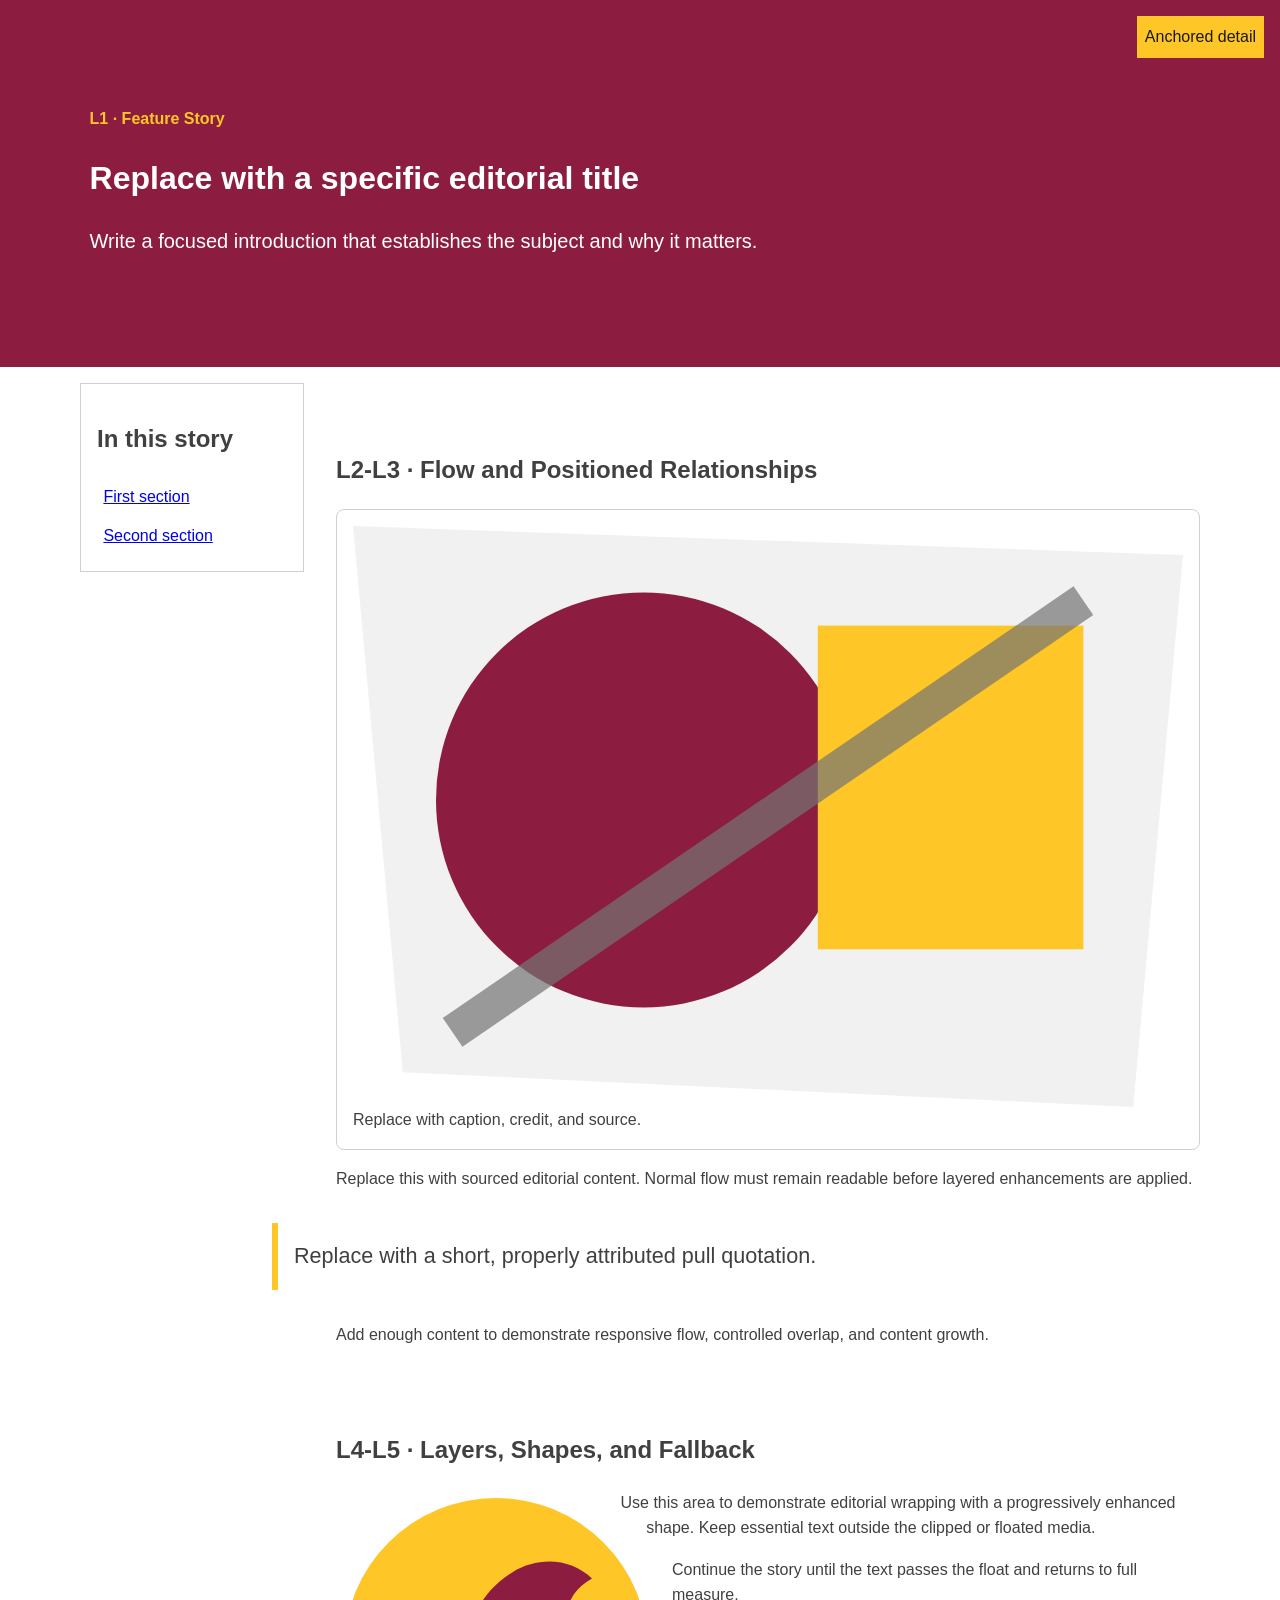
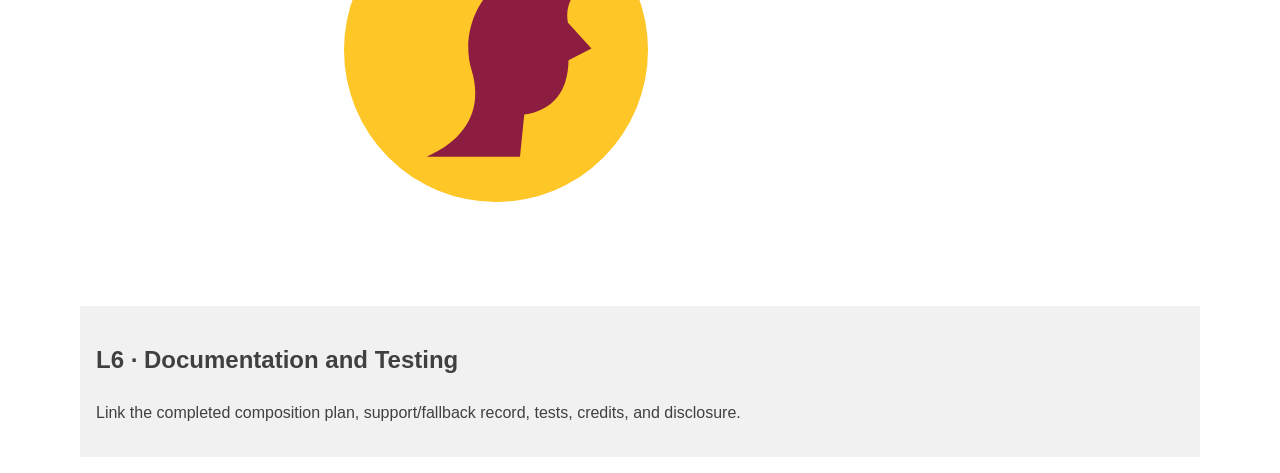
==== index.html @ 9801ecbf "Starter Files" ====
<!doctype html>
<html lang="en">
    <head>
        <meta charset="utf-8">
        <meta name="viewport" content="width=device-width,initial-scale=1">
        <title>Layered Feature Story</title>
        <link rel="stylesheet" href="styles.css">
    </head>
    <body>
        <header class="feature-header">
            <p class="eyebrow">L1 · Feature Story</p>
            <h1>Replace with a specific editorial title</h1>
            <p class="lede">Write a focused introduction that establishes the subject and why it matters.</p>
            <span class="issue-badge">Anchored detail</span>
        </header>
        <main>
            <aside class="story-guide">
                <h2>In this story</h2>
                <a href="#section-one">First section</a>
                <a href="#section-two">Second section</a>
            </aside>
            <article>
                <section id="section-one">
                    <h2>L2-L3 · Flow and Positioned Relationships</h2>
                    <figure class="feature-figure">
                        <img src="feature.svg" alt="Replace with a contextual alternative" width="1000" height="700">
                        <figcaption>Replace with caption, credit, and source.</figcaption>
                    </figure>
                    <p>Replace this with sourced editorial content. Normal flow must remain readable before layered enhancements are applied.</p>
                    <blockquote class="pull-quote">Replace with a short, properly attributed pull quotation.</blockquote>
                    <p>Add enough content to demonstrate responsive flow, controlled overlap, and content growth.</p>
                </section>
                <section id="section-two">
                    <h2>L4-L5 · Layers, Shapes, and Fallback</h2>
                    <img class="shape-portrait" src="portrait.svg" alt="Replace with a contextual alternative" width="600" height="600">
                    <p>Use this area to demonstrate editorial wrapping with a progressively enhanced shape. Keep essential text outside the clipped or floated media.</p>
                    <p>Continue the story until the text passes the float and returns to full measure.</p>
                </section>
            </article>
            <section class="documentation">
                <h2>L6 · Documentation and Testing</h2>
                <p>Link the completed composition plan, support/fallback record, tests, credits, and disclosure.</p>
            </section>
        </main>
    </body>
    </html>
---- styles.css ----
:root{
    --color-text:#404040;
    --color-surface:#fff;
    --color-action:#8c1d40;
    --color-accent:#ffc627;
    --color-border:#d0d0d0;
    --color-muted:#5c6670;
    --space-3:1rem;
    --radius:.5rem;
    --measure:68ch;
    --layer-base:0;
    --layer-raised:10;
    --layer-sticky:20;
    --layer-overlay:30;
}
*,*::before,*::after{
    box-sizing:border-box;
}
html{
    scroll-behavior:smooth;
}
body{
    margin:0;
    color:var(--color-text);
    background:var(--color-surface);
    font-family:Arial,sans-serif;
    line-height:1.6;
}
.feature-header{
    position:relative;
    padding:clamp(2rem,7vw,6rem);
    background:var(--color-action);
    color:#fff;
}
.eyebrow{
    color:var(--color-accent);
    font-weight:700;
}
.lede{
    max-width:var(--measure);
    font-size:1.25rem;
}
.issue-badge{
    position:absolute;
    inset-block-start:1rem;
    inset-inline-end:1rem;
    padding:.5rem;
    background:var(--color-accent);
    color:#191919;
}
main{
    display:grid;
    gap:2rem;
    max-width:72rem;
    margin:auto;
    padding:var(--space-3);
}
article{
    min-width:0;
}
article section{
    display:flow-root;
    margin-block:3rem;
    scroll-margin-block-start:6rem;
}
.story-guide{
    align-self:start;
    padding:1rem;
    border:1px solid var(--color-border);
}
.story-guide a{
    display:block;
    padding:.4rem;
}
.feature-figure{
    position:relative;
    margin:0;
    padding:1rem;
    border:1px solid var(--color-border);
    border-radius:var(--radius);
}
img{
    display:block;
    max-width:100%;
    height:auto;
}
.pull-quote{
    margin:2rem 0;
    padding:1rem;
    border-inline-start:.4rem solid var(--color-accent);
    font-size:1.35rem;
}
.shape-portrait{
    width:min(45%,20rem);
    margin:0 1rem 1rem 0;
    border-radius:50%;
}
.documentation{
    grid-column:1/-1;
    padding:1rem;
    background:#f1f1f1;
}
@media (min-width:52rem){
    main{
        grid-template-columns:14rem 1fr;
    }
    .story-guide{
        position:sticky;
        inset-block-start:1rem;
        z-index:var(--layer-sticky);
    }
    .pull-quote{
        position:relative;
        z-index:var(--layer-raised);
        margin-inline-start:-4rem;
        background:var(--color-surface);;
    }
    @supports (shape-outside:circle(50%)){
        .shape-portrait{
            float:inline-start;
            shape-outside:circle(50%);
            shape-margin:1rem;}
        }
    }
    @supports (clip-path:polygon(0 0)){
        .feature-figure img{
            clip-path:polygon(0 0,100% 5%,94% 100%,6% 94%);}
        }
        :focus-visible{
            outline:.2rem solid var(--color-accent);
            outline-offset:.2rem;
        }
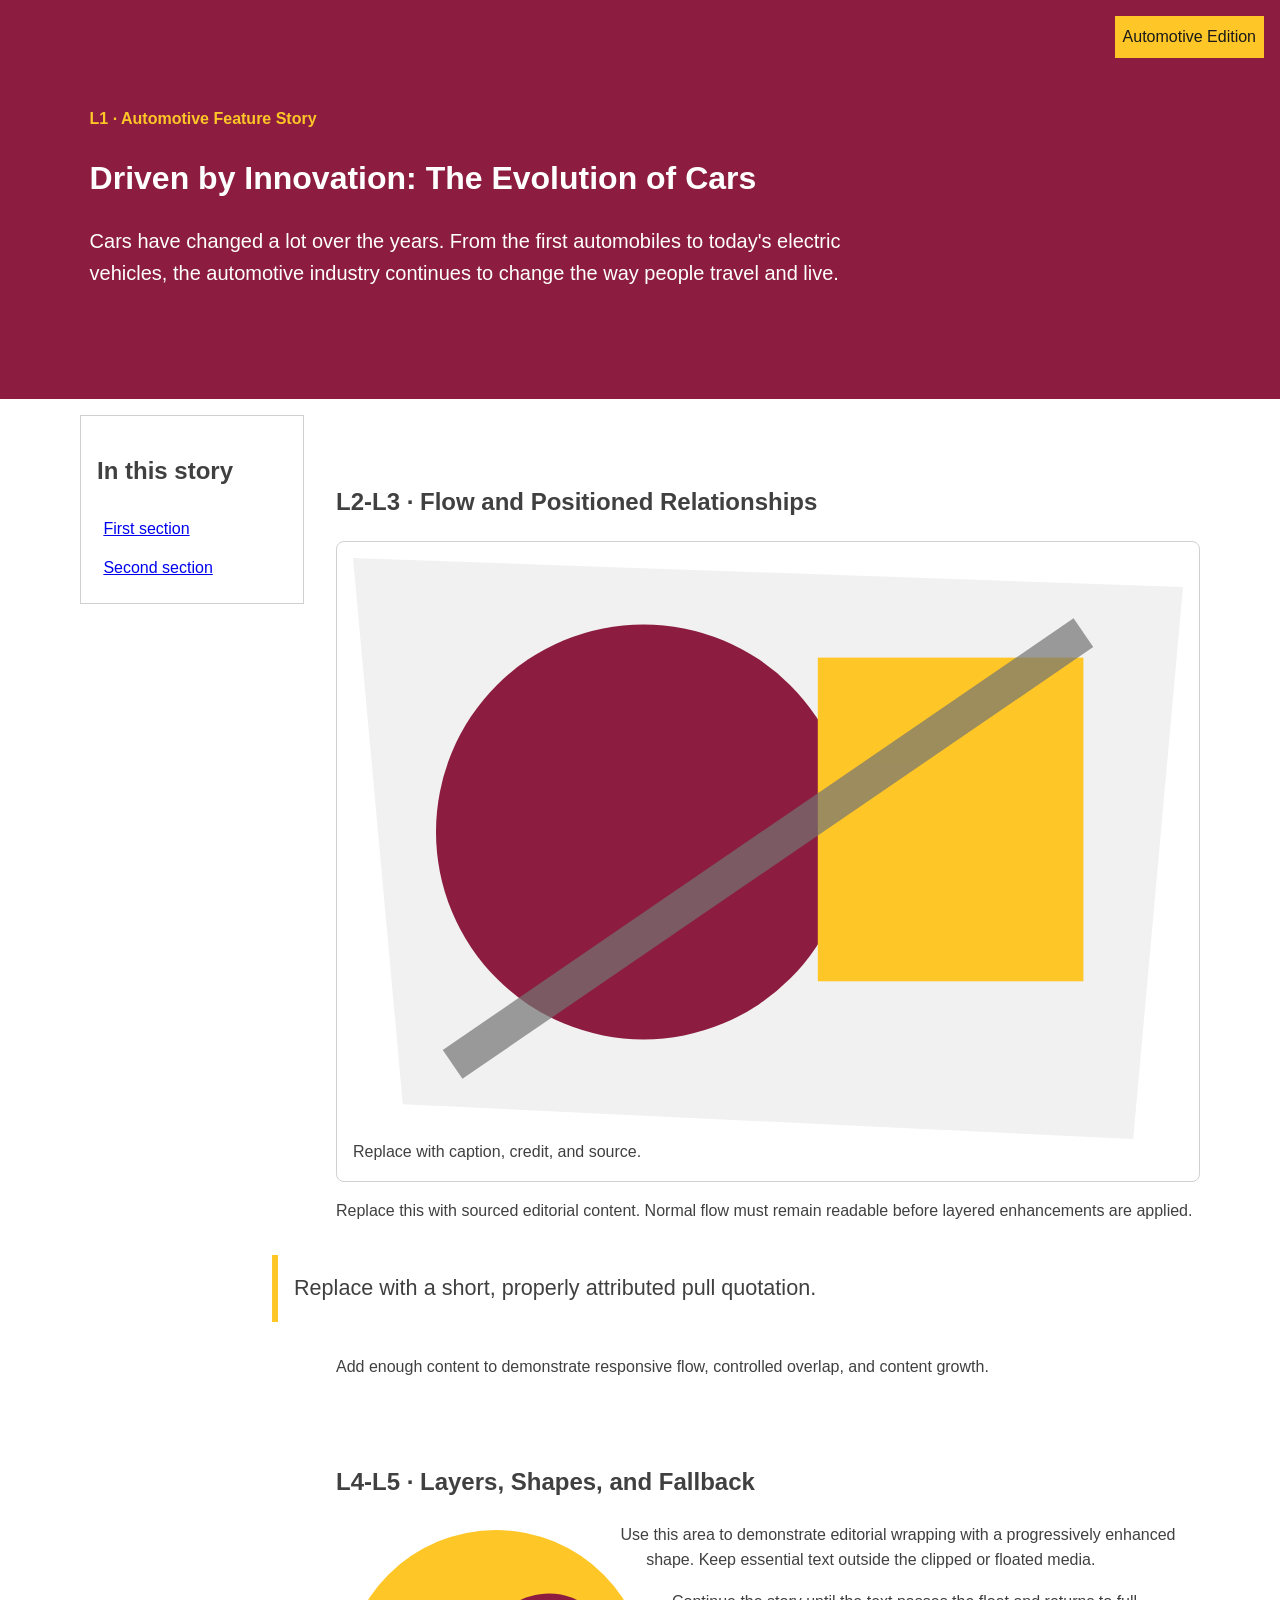
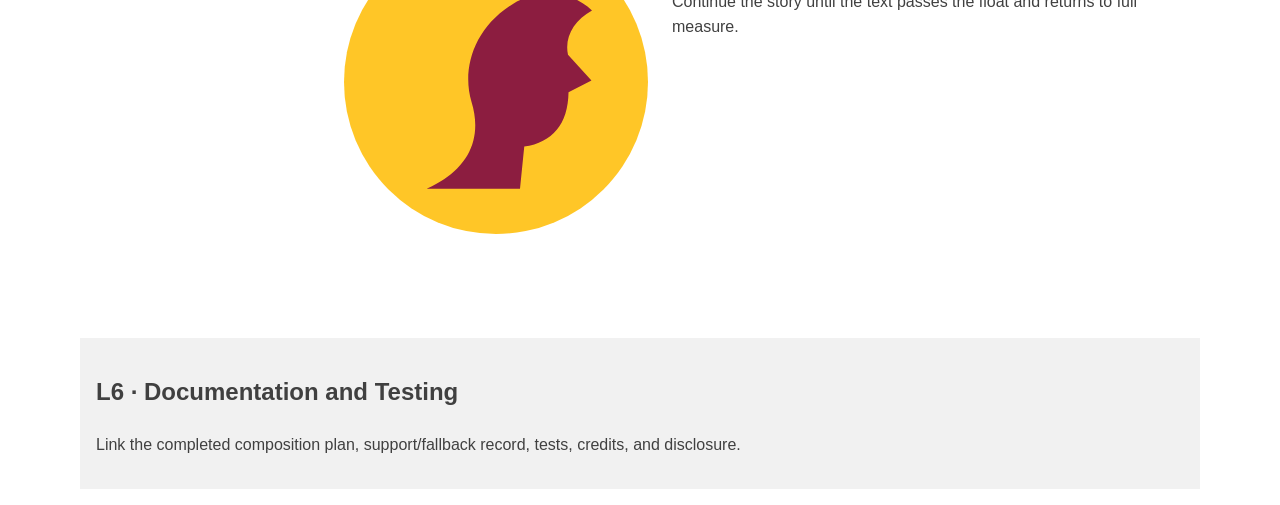
==== commit c96e1e98: "Completed L1" ====
--- a/index.html
+++ b/index.html
@@ -3,15 +3,18 @@
     <head>
         <meta charset="utf-8">
         <meta name="viewport" content="width=device-width,initial-scale=1">
-        <title>Layered Feature Story</title>
+        <title>Driven by Innovation | The Evolution of Cars</title>
         <link rel="stylesheet" href="styles.css">
     </head>
     <body>
         <header class="feature-header">
-            <p class="eyebrow">L1 · Feature Story</p>
-            <h1>Replace with a specific editorial title</h1>
-            <p class="lede">Write a focused introduction that establishes the subject and why it matters.</p>
-            <span class="issue-badge">Anchored detail</span>
+            <p class="eyebrow">L1 · Automotive Feature Story</p>
+            <h1>Driven by Innovation: The Evolution of Cars</h1>
+            <p class="lede">
+                Cars have changed a lot over the years. From the first automobiles to today's electric vehicles, 
+                the automotive industry continues to change the way people travel and live.
+            </p>
+            <span class="issue-badge">Automotive Edition</span>
         </header>
         <main>
             <aside class="story-guide">
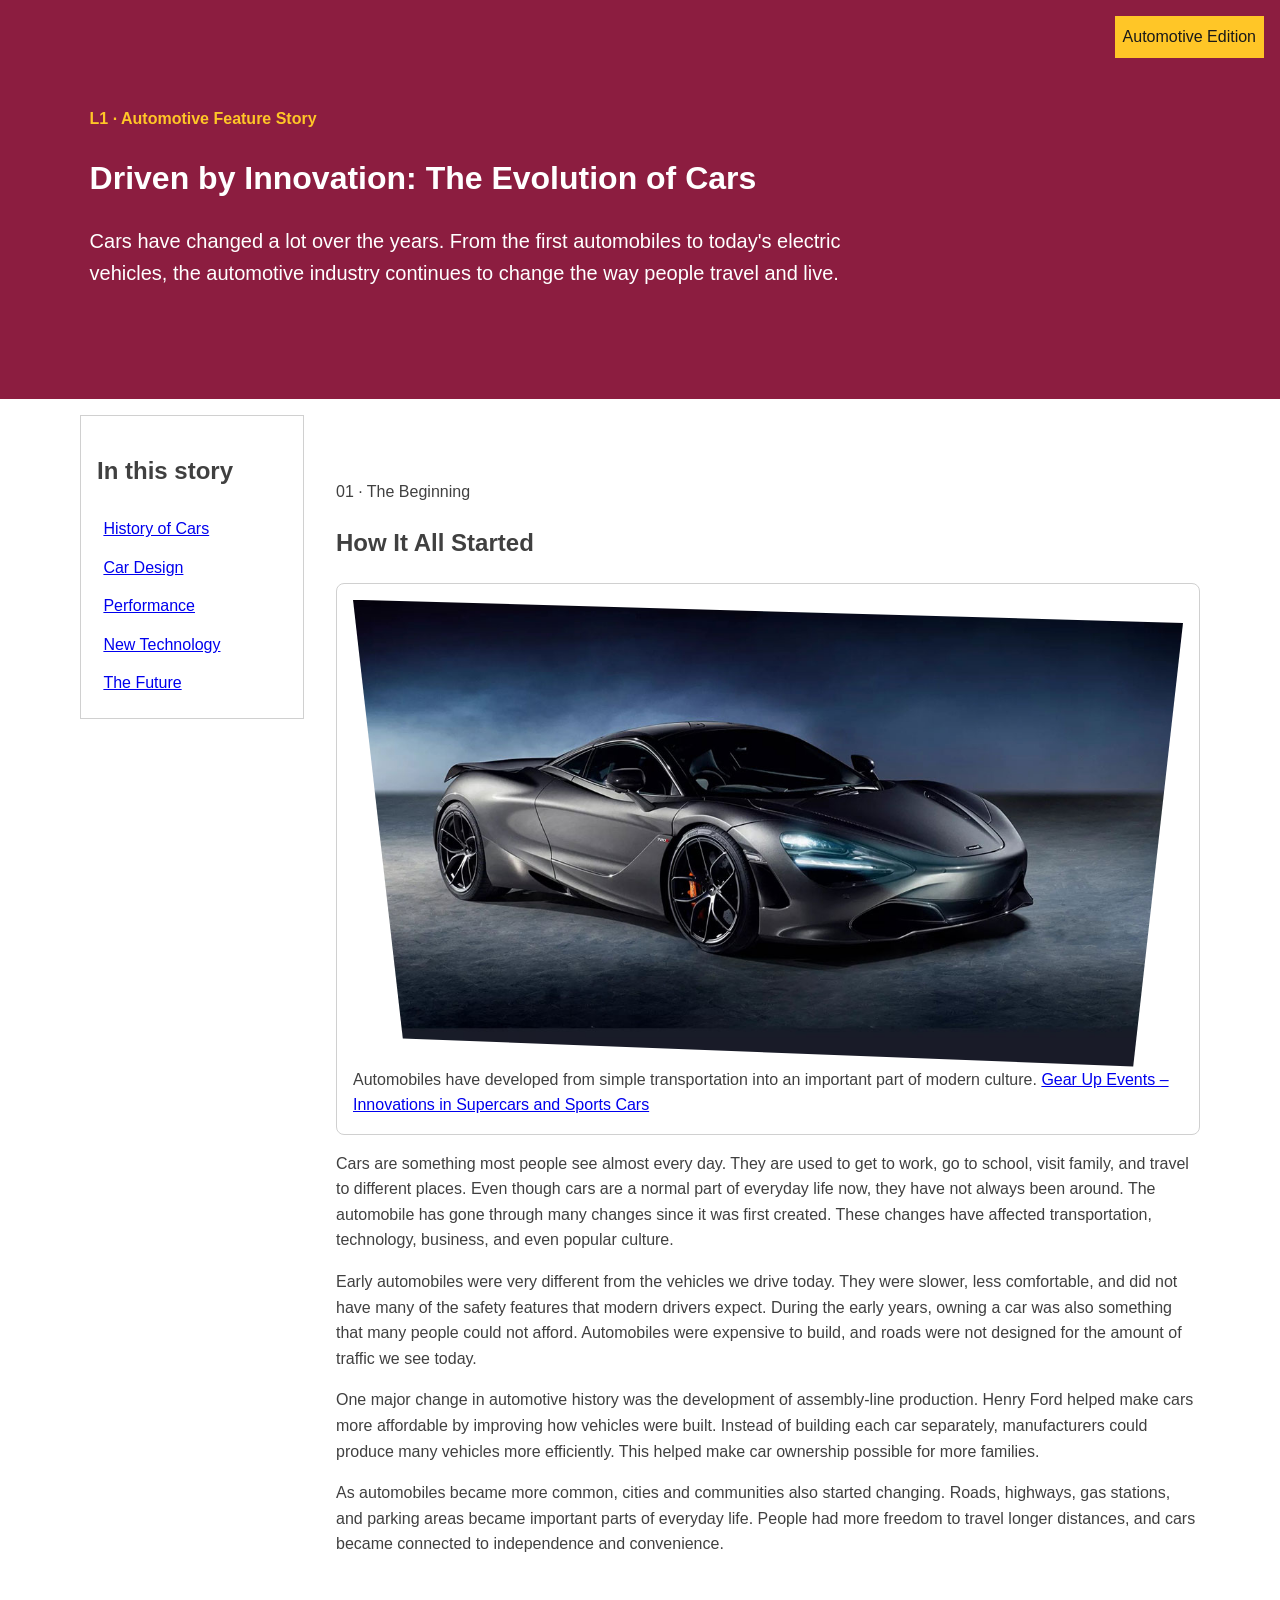
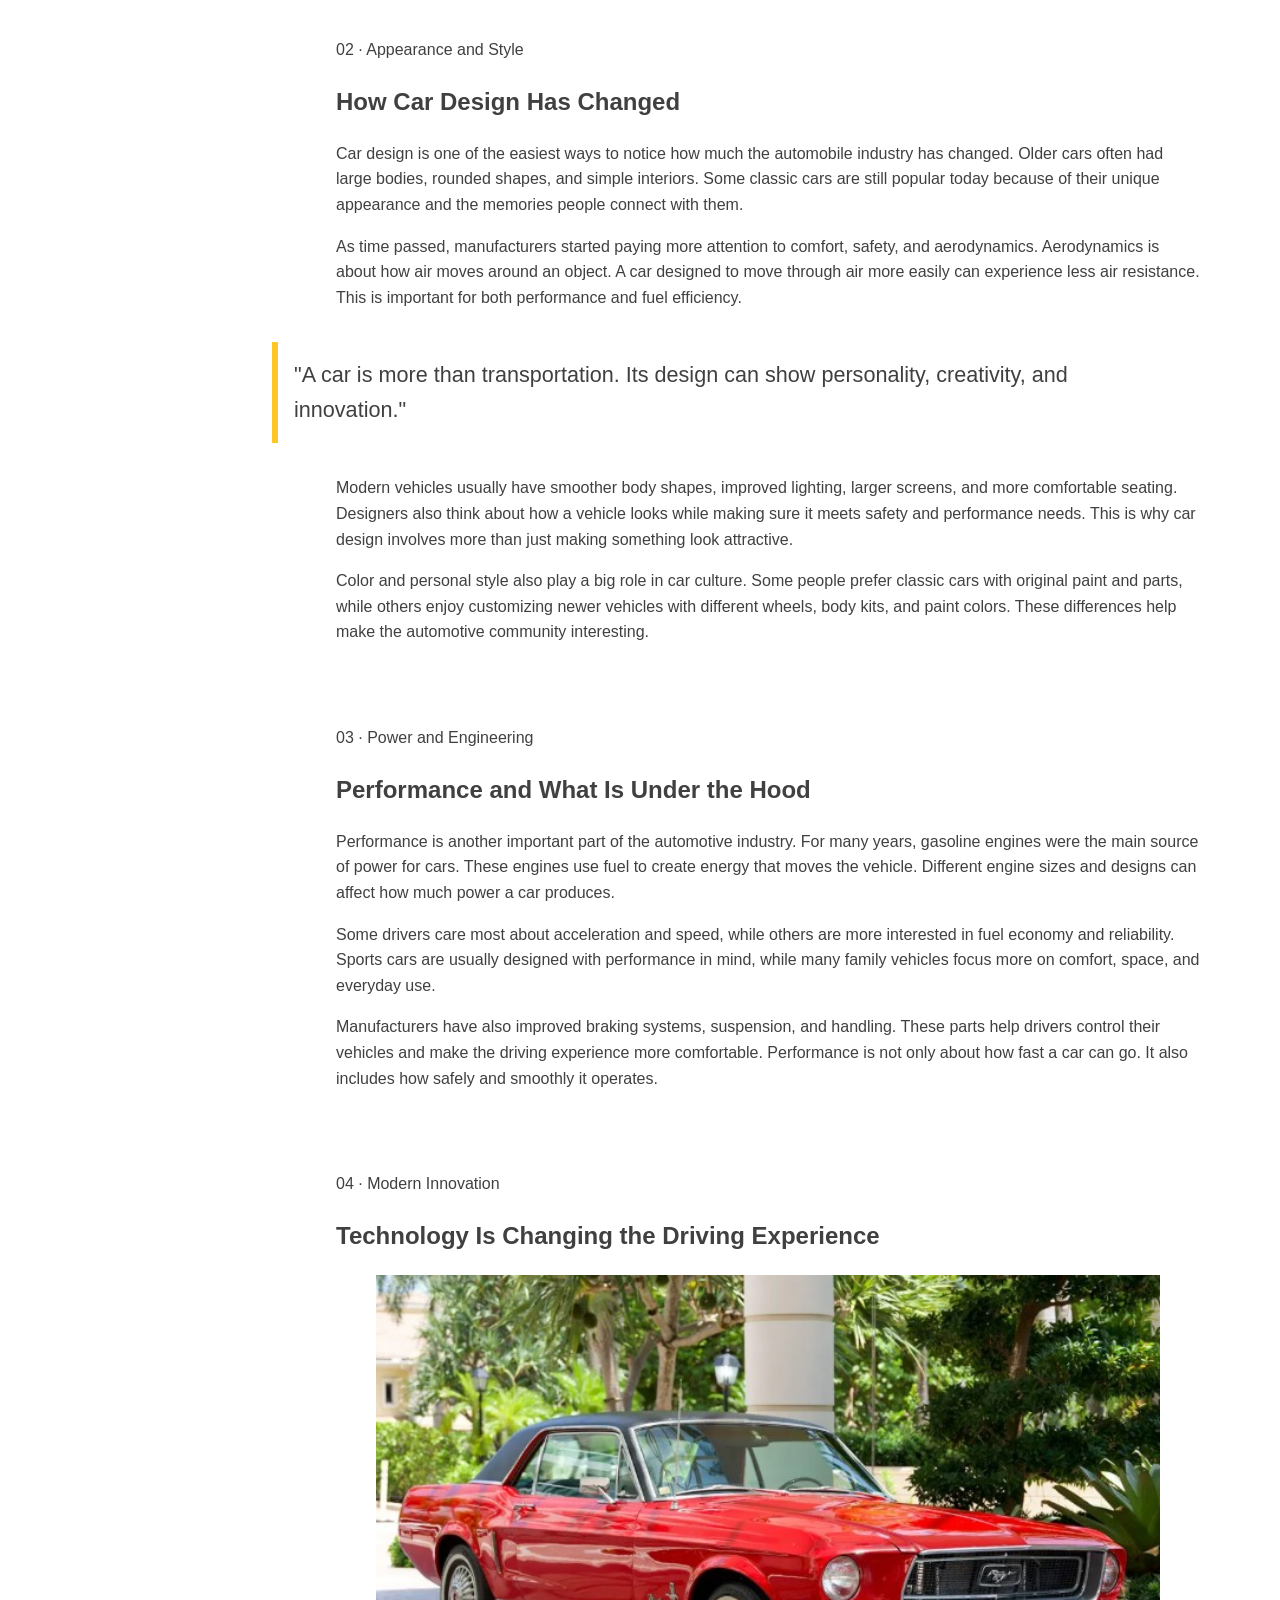
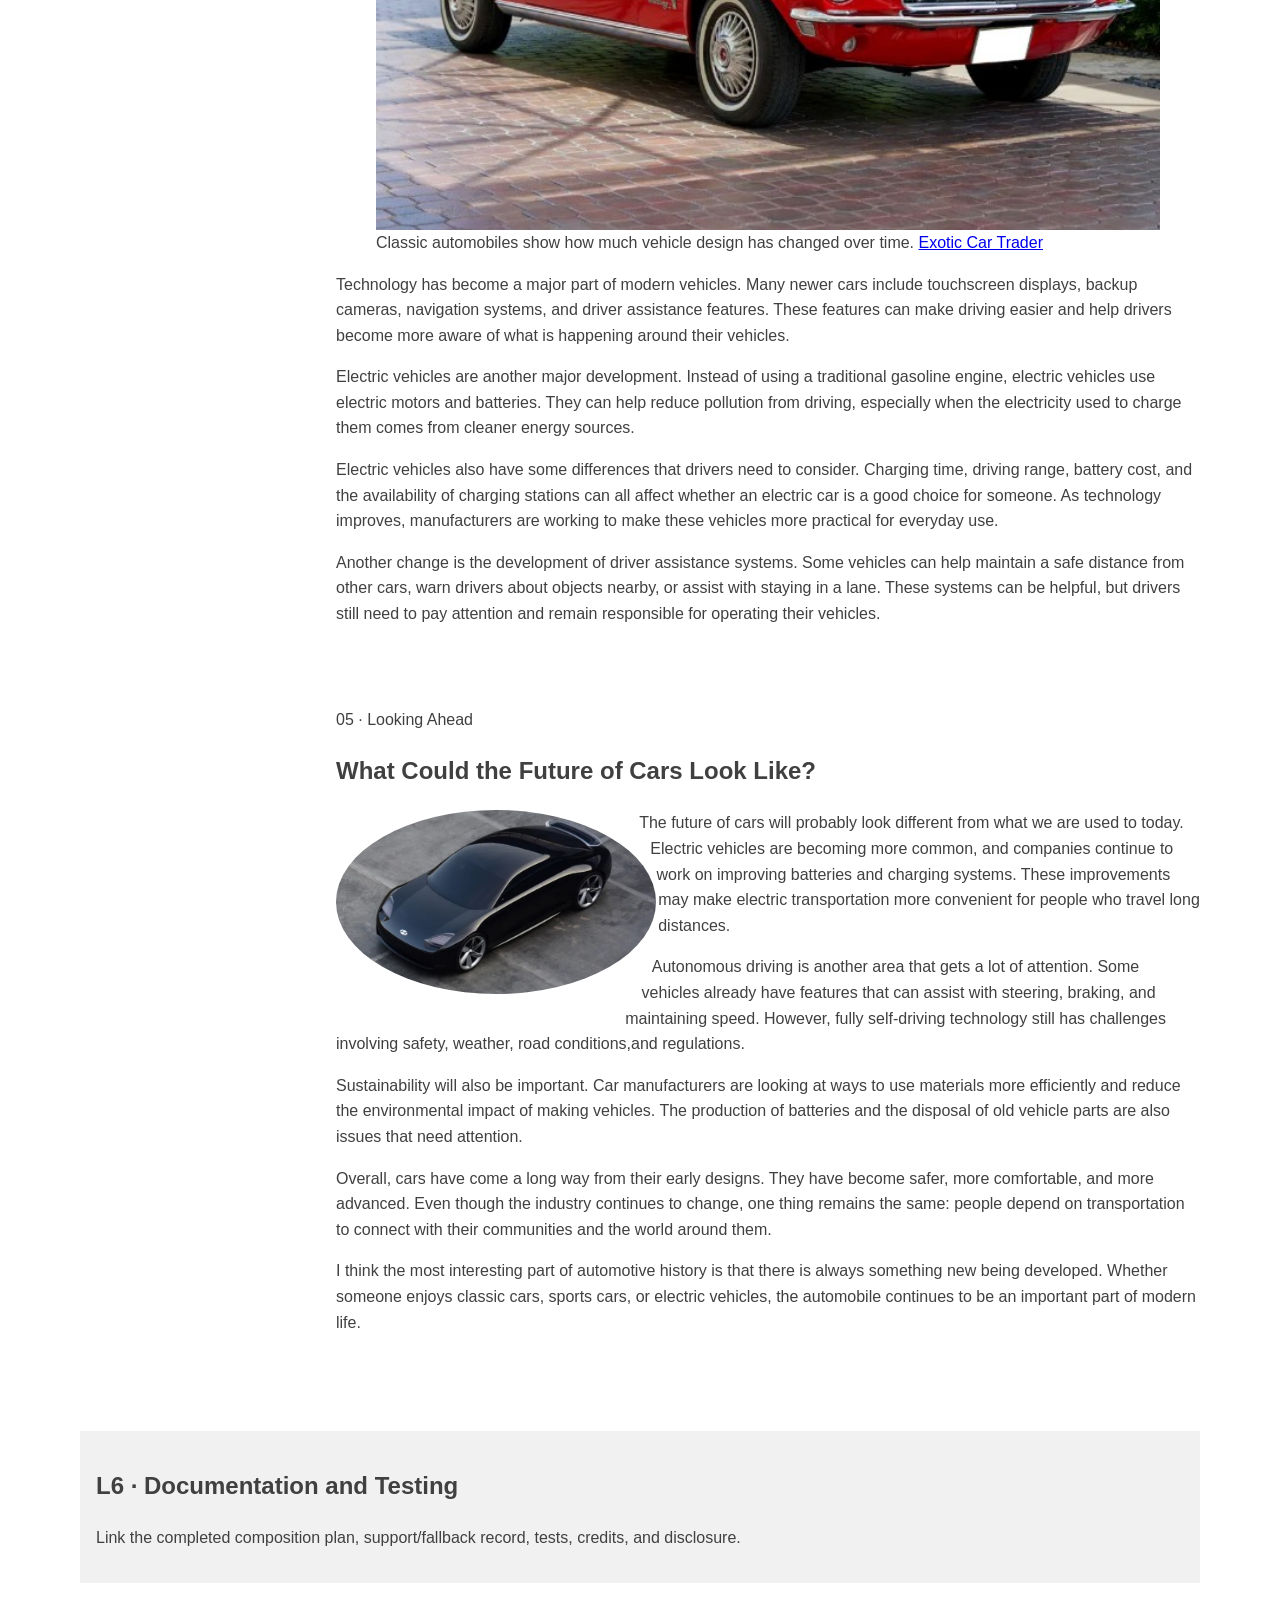
==== commit 62afa130: "Completed L1" ====
--- a/index.html
+++ b/index.html
@@ -19,25 +19,187 @@
         <main>
             <aside class="story-guide">
                 <h2>In this story</h2>
-                <a href="#section-one">First section</a>
-                <a href="#section-two">Second section</a>
+                <a href="#history">History of Cars</a>
+                <a href="#design">Car Design</a>
+                <a href="#performance">Performance</a>
+                <a href="#technology">New Technology</a>
+                <a href="#future">The Future</a>
             </aside>
             <article>
-                <section id="section-one">
-                    <h2>L2-L3 · Flow and Positioned Relationships</h2>
+                <section id="history">
+                    <p class="section-label">01 · The Beginning</p>
+                    <h2>How It All Started</h2>
                     <figure class="feature-figure">
-                        <img src="feature.svg" alt="Replace with a contextual alternative" width="1000" height="700">
-                        <figcaption>Replace with caption, credit, and source.</figcaption>
+                        <img src="feature-car.jpg"alt="A modern sports car photographed" width="1000" height="700">
+                        <figcaption>Automobiles have developed from simple transportation into an important part of modern culture.
+                            <a href="https://www.gearupeventsme.com/articles/innovations-supercars-sports-cars">
+                                Gear Up Events – Innovations in Supercars and Sports Cars
+                            </a>
+                        </figcaption>
                     </figure>
-                    <p>Replace this with sourced editorial content. Normal flow must remain readable before layered enhancements are applied.</p>
-                    <blockquote class="pull-quote">Replace with a short, properly attributed pull quotation.</blockquote>
-                    <p>Add enough content to demonstrate responsive flow, controlled overlap, and content growth.</p>
-                </section>
-                <section id="section-two">
-                    <h2>L4-L5 · Layers, Shapes, and Fallback</h2>
-                    <img class="shape-portrait" src="portrait.svg" alt="Replace with a contextual alternative" width="600" height="600">
-                    <p>Use this area to demonstrate editorial wrapping with a progressively enhanced shape. Keep essential text outside the clipped or floated media.</p>
-                    <p>Continue the story until the text passes the float and returns to full measure.</p>
+                    <p>
+                        Cars are something most people see almost every day. They are used to get to work, go to school, visit family,
+                        and travel to different places. Even though cars are a normal part of everyday life now, they have not always
+                        been around. The automobile has gone through many changes since it was first created. These changes have affected
+                        transportation, technology, business, and even popular culture.
+                    </p>
+                    
+                    <p>
+                        Early automobiles were very different from the vehicles we drive today. They were slower, less comfortable, and
+                        did not have many of the safety features that modern drivers expect. During the early years, owning a car was
+                        also something that many people could not afford. Automobiles were expensive to build, and roads were not
+                        designed for the amount of traffic we see today.
+                    </p>
+
+                    <p>
+                        One major change in automotive history was the development of assembly-line production. Henry Ford helped make cars
+                        more affordable by improving how vehicles were built. Instead of building each car separately, manufacturers
+                        could produce many vehicles more efficiently. This helped make car ownership possible for more families.
+                    </p>
+
+                    <p>
+                        As automobiles became more common, cities and communities also started changing. Roads, highways, gas stations, and
+                        parking areas became important parts of everyday life. People had more freedom to travel longer distances, and
+                        cars became connected to independence and convenience.
+                    </p>
+
+                </section>
+
+                <section id="design">
+                    <p class="section-label">02 · Appearance and Style</p>
+                    <h2>How Car Design Has Changed</h2>
+                    
+                    <p>
+                        Car design is one of the easiest ways to notice how much the automobile industry has changed. Older cars often had
+                        large bodies, rounded shapes, and simple interiors. Some classic cars are still popular today because of
+                        their unique appearance and the memories people connect with them.
+                    </p>
+
+                    <p>
+                        As time passed, manufacturers started paying more attention to comfort, safety, and aerodynamics.
+                        Aerodynamics is about how air moves around an object.
+                        A car designed to move through air more easily can
+                        experience less air resistance. This is important for
+                        both performance and fuel efficiency.
+                    </p>
+
+                    <blockquote class="pull-quote">
+                        "A car is more than transportation. Its design can show personality, creativity, and innovation."
+                    </blockquote>
+
+                    <p>
+                        Modern vehicles usually have smoother body shapes, improved lighting, larger screens, and more comfortable
+                        seating. Designers also think about how a vehicle looks while making sure it meets safety and performance needs.
+                        This is why car design involves more than just making something look attractive.
+                    </p>
+
+                    <p>
+                        Color and personal style also play a big role in car culture. Some people prefer classic cars with original
+                        paint and parts, while others enjoy customizing newer vehicles with different wheels, body kits, and paint
+                        colors. These differences help make the automotive community interesting.
+                    </p>
+                </section>
+
+                <section id="performance">
+                    <p class="section-label">03 · Power and Engineering</p>
+                    <h2>Performance and What Is Under the Hood</h2>
+
+                    <p>
+                        Performance is another important part of the automotive industry. For many years, gasoline engines were the main
+                        source of power for cars. These engines use fuel to create energy that moves the vehicle. Different engine sizes
+                        and designs can affect how much power a car produces.
+                    </p>
+
+                    <p>
+                        Some drivers care most about acceleration and speed, while others are more interested in fuel economy and
+                        reliability. Sports cars are usually designed with performance in mind, while many family vehicles focus
+                        more on comfort, space, and everyday use.
+                    </p>
+
+                    <p>
+                        Manufacturers have also improved braking systems, suspension, and handling. These parts help drivers
+                        control their vehicles and make the driving experience more comfortable. Performance is not only about how fast
+                        a car can go. It also includes how safely and smoothly it operates.
+                    </p>
+                </section>
+
+                <section id="technology">
+                    <p class="section-label">04 · Modern Innovation</p>
+                    <h2>Technology Is Changing the Driving Experience</h2>
+
+                    <figure class="second-figure">
+                        <img src="classic-car.jpg"
+                            alt="1968 Ford Mustang showing an older style of car design" width="900" height="600">
+                            
+                            <figcaption> Classic automobiles show how much vehicle design has changed over time. 
+                                <a href="https://www.exoticcartrader.com/blog/what-is-classic-car?srsltid=AYCX9vJnU0DXCMF-uHN_Tjyyg6Aw3O7LIM2vFFnXSuBs21I7A-P2qpaf">
+                                    Exotic Car Trader
+                                </a>
+                            </figcaption>
+                    </figure>
+
+                    <p>
+                        Technology has become a major part of modern vehicles. Many newer cars include touchscreen displays, backup
+                        cameras, navigation systems, and driver assistance features. These features can make driving easier and
+                        help drivers become more aware of what is happening around their vehicles.
+                    </p>
+
+                    <p>
+                        Electric vehicles are another major development. Instead of using a traditional gasoline engine,
+                        electric vehicles use electric motors and batteries. They can help reduce pollution from driving, especially
+                        when the electricity used to charge them comes from cleaner energy sources.
+                    </p>
+
+                    <p>
+                        Electric vehicles also have some differences that drivers need to consider. Charging time, driving range,
+                        battery cost, and the availability of charging stations can all affect whether an electric car is a good choice
+                        for someone. As technology improves, manufacturers are working to make these vehicles more practical for everyday use.
+                    </p>
+
+                    <p>
+                        Another change is the development of driver assistance systems. Some vehicles can help maintain a safe distance
+                        from other cars, warn drivers about objects nearby, or assist with staying in a lane. These systems can be
+                        helpful, but drivers still need to pay attention and remain responsible for operating their vehicles.
+                    </p>
+                </section>
+
+                <section id="future">
+                    <p class="section-label">05 · Looking Ahead</p>
+                    <h2>What Could the Future of Cars Look Like?</h2>
+
+                    <img class="shape-portrait"
+                        src="feature-car-2.jpg"
+                        alt="A futuristic vehicle representing changes in automotive design"
+                        width="600" height="600">
+
+                    <p>
+                        The future of cars will probably look different from what we are used to today. Electric vehicles are becoming
+                        more common, and companies continue to work on improving batteries and charging systems. These improvements may
+                        make electric transportation more convenient for people who travel long distances.
+                    </p>
+
+                    <p>
+                        Autonomous driving is another area that gets a lot of attention. Some vehicles already have features that can
+                        assist with steering, braking, and maintaining speed. However, fully self-driving technology still has
+                        challenges involving safety, weather, road conditions,and regulations.
+                    </p>
+
+                    <p>
+                        Sustainability will also be important. Car manufacturers are looking at ways to use materials more efficiently
+                        and reduce the environmental impact of making vehicles. The production of batteries and the disposal of old
+                        vehicle parts are also issues that need attention.
+                    </p>
+
+                    <p>
+                        Overall, cars have come a long way from their early designs. They have become safer, more comfortable,
+                        and more advanced. Even though the industry continues to change, one thing remains the same: people depend
+                        on transportation to connect with their communities and the world around them.
+                    </p>
+
+                    <p>
+                        I think the most interesting part of automotive history is that there is always something new being developed. Whether someone enjoys classic cars, sports cars, or
+                        electric vehicles, the automobile continues to be an important part of modern life.
+                    </p>
                 </section>
             </article>
             <section class="documentation">
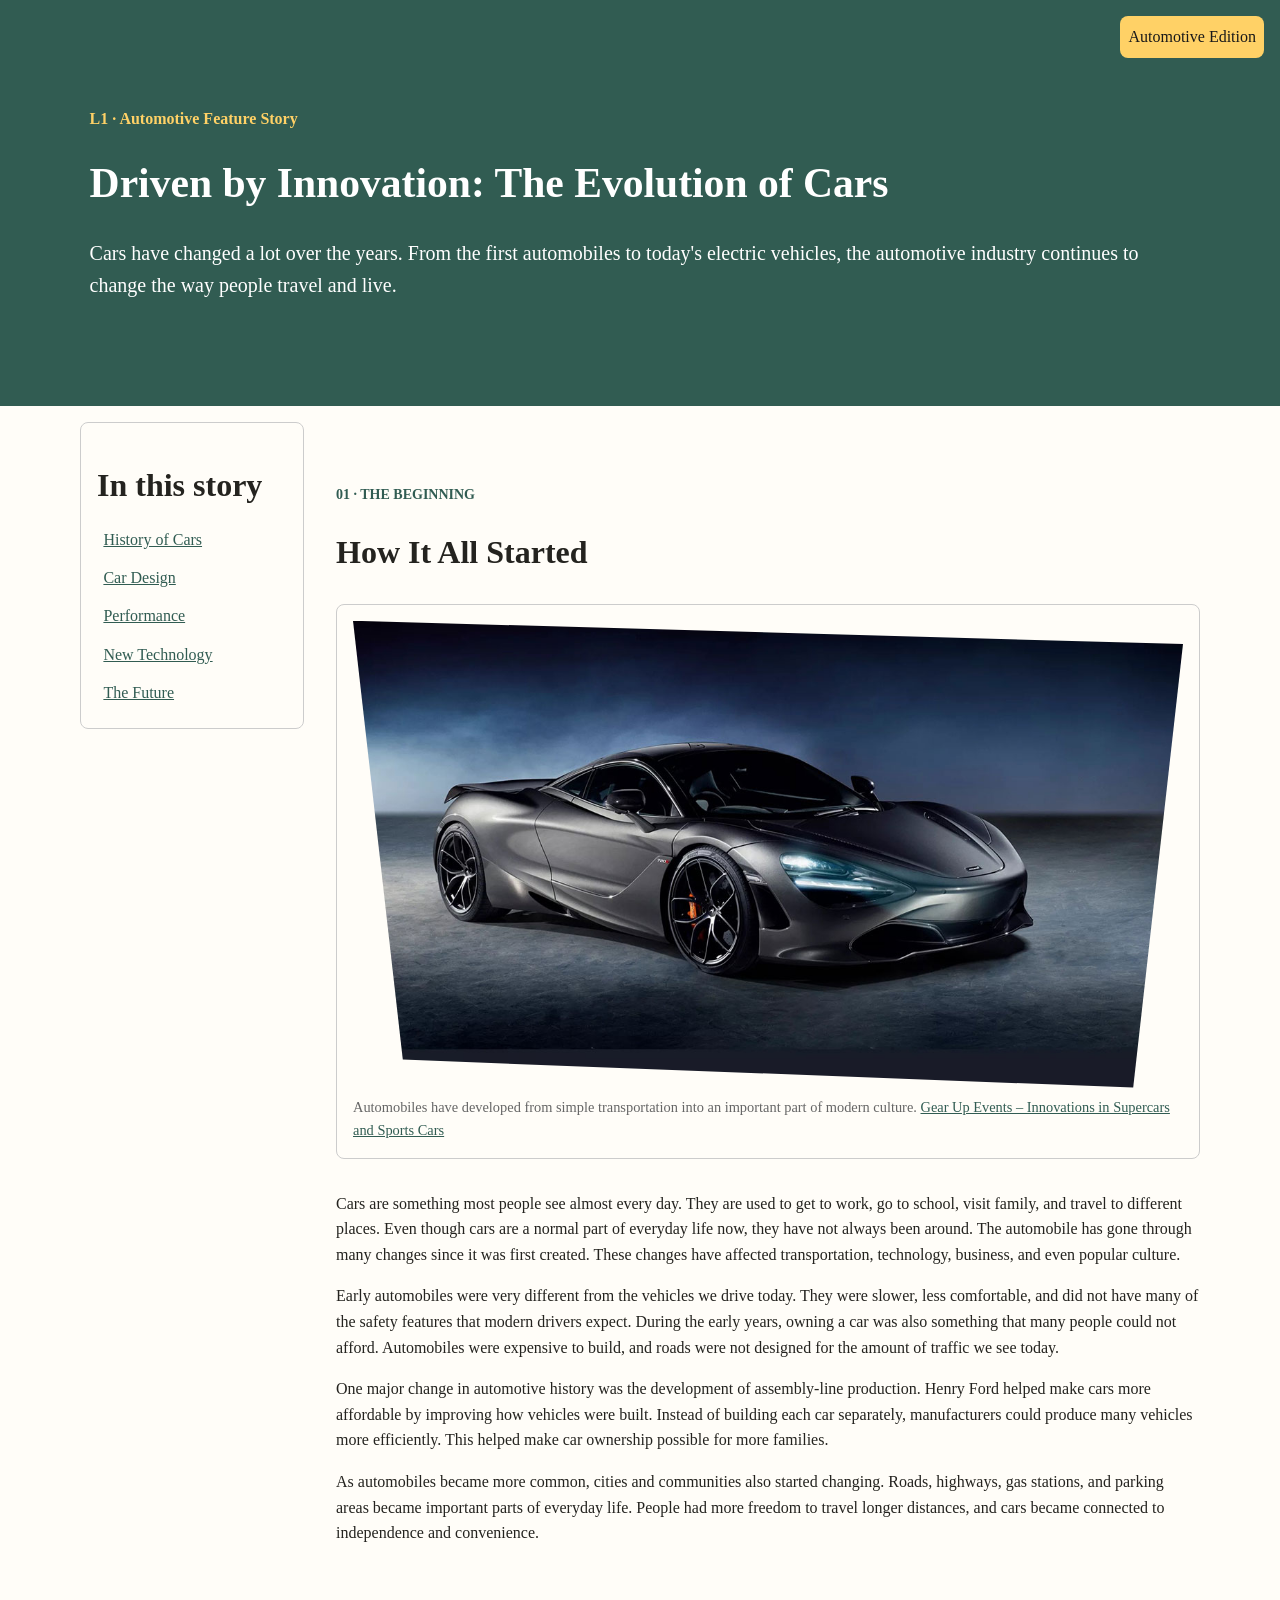
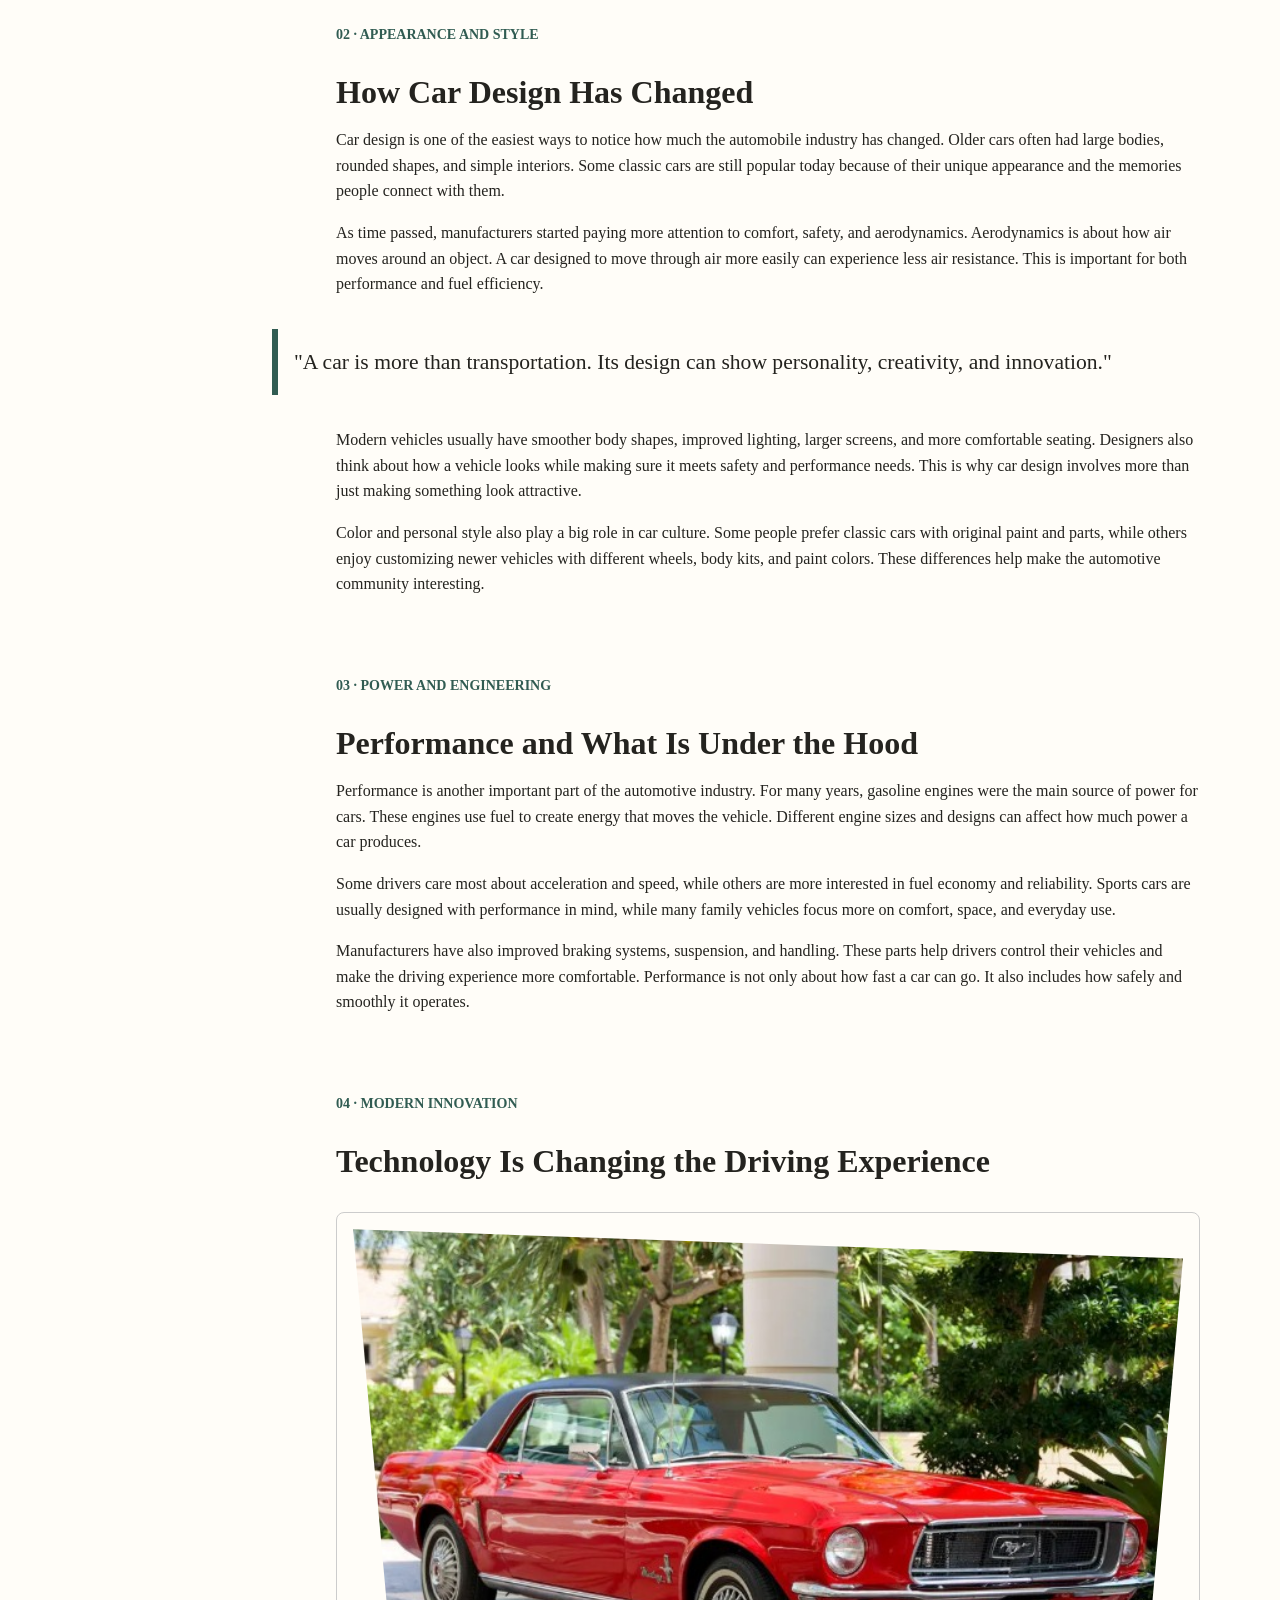
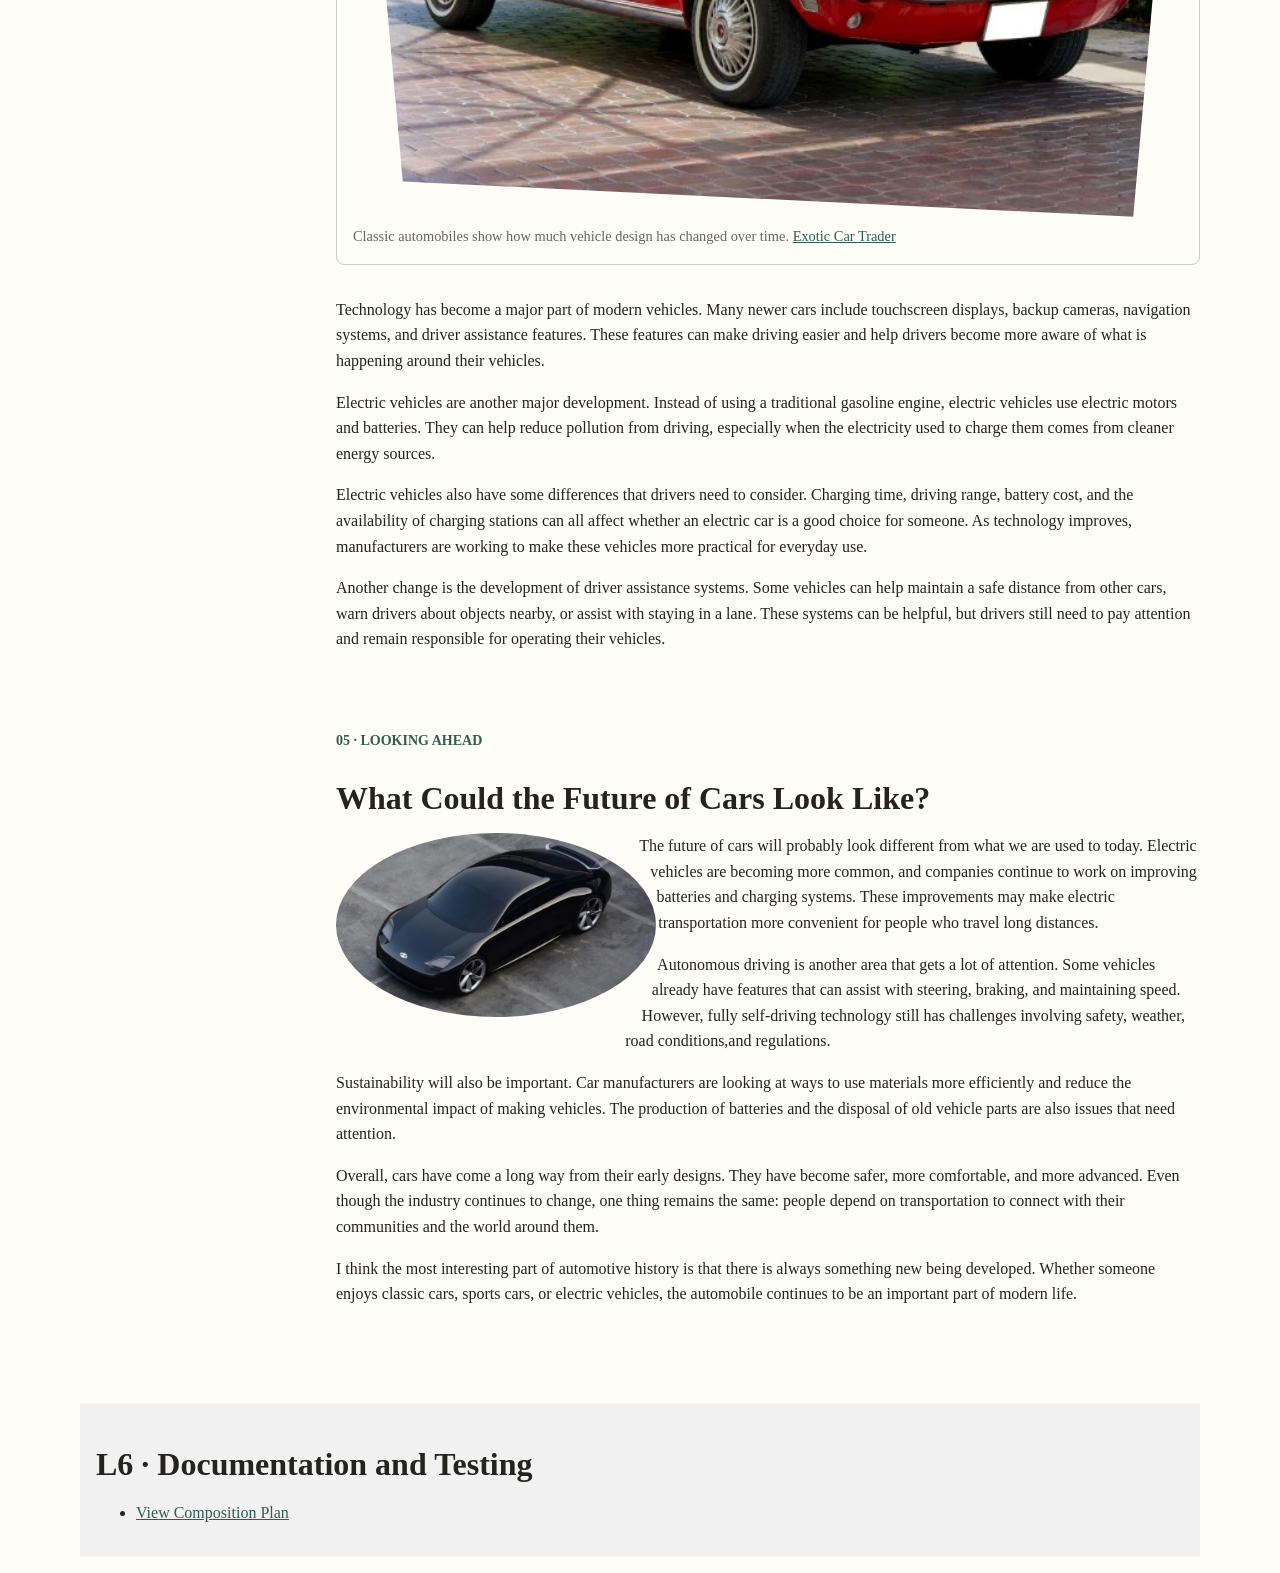
==== commit 9ab2f8e0: "Completed L2-L5" ====
--- a/index.html
+++ b/index.html
@@ -30,7 +30,7 @@
                     <p class="section-label">01 · The Beginning</p>
                     <h2>How It All Started</h2>
                     <figure class="feature-figure">
-                        <img src="feature-car.jpg"alt="A modern sports car photographed" width="1000" height="700">
+                        <img src="feature-car.jpg" alt="A modern sports car photographed" width="1000" height="700">
                         <figcaption>Automobiles have developed from simple transportation into an important part of modern culture.
                             <a href="https://www.gearupeventsme.com/articles/innovations-supercars-sports-cars">
                                 Gear Up Events – Innovations in Supercars and Sports Cars
@@ -127,7 +127,7 @@
                     <p class="section-label">04 · Modern Innovation</p>
                     <h2>Technology Is Changing the Driving Experience</h2>
 
-                    <figure class="second-figure">
+                    <figure class="feature-figure">
                         <img src="classic-car.jpg"
                             alt="1968 Ford Mustang showing an older style of car design" width="900" height="600">
                             
@@ -204,7 +204,15 @@
             </article>
             <section class="documentation">
                 <h2>L6 · Documentation and Testing</h2>
-                <p>Link the completed composition plan, support/fallback record, tests, credits, and disclosure.</p>
+                
+                <ul>
+                    <li>
+                        <a href="composition-plan.html">
+                            View Composition Plan
+                        </a>
+                    </li>
+                </ul>
+
             </section>
         </main>
     </body>
--- a/styles.css
+++ b/styles.css
@@ -1,17 +1,30 @@
 :root{
-    --color-text:#404040;
-    --color-surface:#fff;
-    --color-action:#8c1d40;
-    --color-accent:#ffc627;
-    --color-border:#d0d0d0;
-    --color-muted:#5c6670;
-    --space-3:1rem;
-    --radius:.5rem;
-    --measure:68ch;
-    --layer-base:0;
-    --layer-raised:10;
-    --layer-sticky:20;
-    --layer-overlay:30;
+    --font-body: Georgia, "Times New Roman", serif;
+    --font-display: Georgia, "Times New Roman", serif;
+    --font-size-base: 1rem;
+    --leading-body: 1.6;
+
+    --color-background: #f5f1e8;
+    --color-main: #fffdf8;
+    --color-text: #24231f;
+    --color-secondary: #666;
+    --color-border: #ccc;
+    --color-pop-out: #315c52;
+    --color-focus: #c77b16;
+    --color-accent: #ffd166;
+
+    --small-spacing: 8px;
+    --medium-spacing: 16px;
+    --large-spacing: 32px;
+
+    --radius: 8px;
+
+    --layer-base: 0;
+    --layer-raised: 10;
+    --layer-sticky: 20;
+    --layer-overlay: 30;
+
+    --shadow: 0 4px 12px #0002;
 }
 *,*::before,*::after{
     box-sizing:border-box;
@@ -22,14 +35,40 @@
 body{
     margin:0;
     color:var(--color-text);
-    background:var(--color-surface);
-    font-family:Arial,sans-serif;
-    line-height:1.6;
-}
+    background:var(--color-main);
+    font-family:var(--font-body);
+    font-size: var(--font-size-base);
+    line-height: var(--leading-body);
+}
+
+h1, h2, h3 {
+    font-family: var(--font-display);
+    line-height: 1.2;
+}
+
+h1 {
+    font-size: 2.6rem;
+}
+
+h2 {
+    margin-bottom: var(--medium-spacing);
+    font-size: 2rem;
+}
+
+h3 {
+    margin: var(--medium-spacing) 0 var(--small-spacing);
+    font-size: 1.4rem;
+}
+
+p {
+    max-width: var(--measure);
+    margin-bottom: var(--medium-spacing);
+}
+
 .feature-header{
     position:relative;
     padding:clamp(2rem,7vw,6rem);
-    background:var(--color-action);
+    background:var(--color-pop-out);
     color:#fff;
 }
 .eyebrow{
@@ -47,13 +86,14 @@
     padding:.5rem;
     background:var(--color-accent);
     color:#191919;
+    border-radius: var(--radius);
 }
 main{
     display:grid;
     gap:2rem;
     max-width:72rem;
     margin:auto;
-    padding:var(--space-3);
+    padding:var(--medium-spacing);
 }
 article{
     min-width:0;
@@ -63,32 +103,57 @@
     margin-block:3rem;
     scroll-margin-block-start:6rem;
 }
+.section-label {
+    margin-bottom: var(--small-spacing);
+    color: var(--color-pop-out);
+    font-size: .875rem;
+    font-weight: bold;
+    text-transform: uppercase;
+}
 .story-guide{
     align-self:start;
     padding:1rem;
-    border:1px solid var(--color-border);
+    background: var(--color-main);
+    border: 1px solid var(--color-border);
+    border-radius: var(--radius);
 }
 .story-guide a{
     display:block;
     padding:.4rem;
 }
+
+.story-guide a:hover {
+    background: var(--color-background);
+}
+
 .feature-figure{
     position:relative;
-    margin:0;
+    margin:2rem 0;
     padding:1rem;
     border:1px solid var(--color-border);
     border-radius:var(--radius);
+    background: var(--color-main);
+
 }
 img{
     display:block;
     max-width:100%;
     height:auto;
 }
+
+.feature-figure figcaption {
+    margin-top: var(--small-spacing);
+    color: var(--color-secondary);
+    font-size: .9rem;
+}
+
 .pull-quote{
     margin:2rem 0;
     padding:1rem;
-    border-inline-start:.4rem solid var(--color-accent);
+    border-inline-start:.4rem solid var(--color-pop-out);
     font-size:1.35rem;
+    background: var(--color-main);
+
 }
 .shape-portrait{
     width:min(45%,20rem);
@@ -100,33 +165,103 @@
     padding:1rem;
     background:#f1f1f1;
 }
-@media (min-width:52rem){
-    main{
-        grid-template-columns:14rem 1fr;
-    }
-    .story-guide{
-        position:sticky;
-        inset-block-start:1rem;
-        z-index:var(--layer-sticky);
-    }
-    .pull-quote{
-        position:relative;
-        z-index:var(--layer-raised);
-        margin-inline-start:-4rem;
-        background:var(--color-surface);;
-    }
-    @supports (shape-outside:circle(50%)){
-        .shape-portrait{
-            float:inline-start;
-            shape-outside:circle(50%);
-            shape-margin:1rem;}
+
+a {
+    color: var(--color-pop-out);
+}
+
+a:hover {
+    color: var(--color-text);
+}
+
+@media (min-width: 52rem) {
+    main {
+        grid-template-columns: 14rem minmax(0, 1fr);
+    }
+
+    .story-guide {
+        position: sticky;
+        top: 1rem;
+        z-index: var(--layer-sticky);
+    }
+
+    .pull-quote {
+        position: relative;
+        z-index: var(--layer-raised);
+        margin-left: -4rem;
+    }
+
+    @supports (shape-outside: circle(50%)) {
+        .shape-portrait {
+            float: left;
+            shape-outside: circle(50%);
+            shape-margin: 1rem;
         }
     }
-    @supports (clip-path:polygon(0 0)){
-        .feature-figure img{
-            clip-path:polygon(0 0,100% 5%,94% 100%,6% 94%);}
+
+    @supports (clip-path: polygon(0 0)) {
+        .feature-figure img {
+            clip-path: polygon(
+                0 0,
+                100% 5%,
+                94% 100%,
+                6% 94%
+            );
         }
-        :focus-visible{
-            outline:.2rem solid var(--color-accent);
-            outline-offset:.2rem;
-        }
+    }
+}
+
+@media (max-width: 51.99rem) {
+
+    main {
+        grid-template-columns: 1fr;
+    }
+
+    .story-guide {
+        position: static;
+    }
+
+    .pull-quote {
+        margin-left: 0;
+    }
+
+    .documentation {
+        grid-column: 1;
+    }
+
+    .shape-portrait {
+        width: min(45%, 12rem);
+    }
+}
+
+@media (max-width: 600px) {
+
+    h1 {
+        font-size: 2rem;
+    }
+
+    h2 {
+        font-size: 1.6rem;
+    }
+
+    .feature-header {
+        padding: 4rem 1.25rem 2rem;
+    }
+
+    .issue-badge {
+        position: static;
+        display: inline-block;
+        margin-top: 1rem;
+    }
+}
+
+:focus-visible {
+    outline: 3px solid var(--color-focus);
+    outline-offset: 2px;
+}
+
+@media (prefers-reduced-motion: reduce) {
+    html {
+        scroll-behavior: auto;
+    }
+}
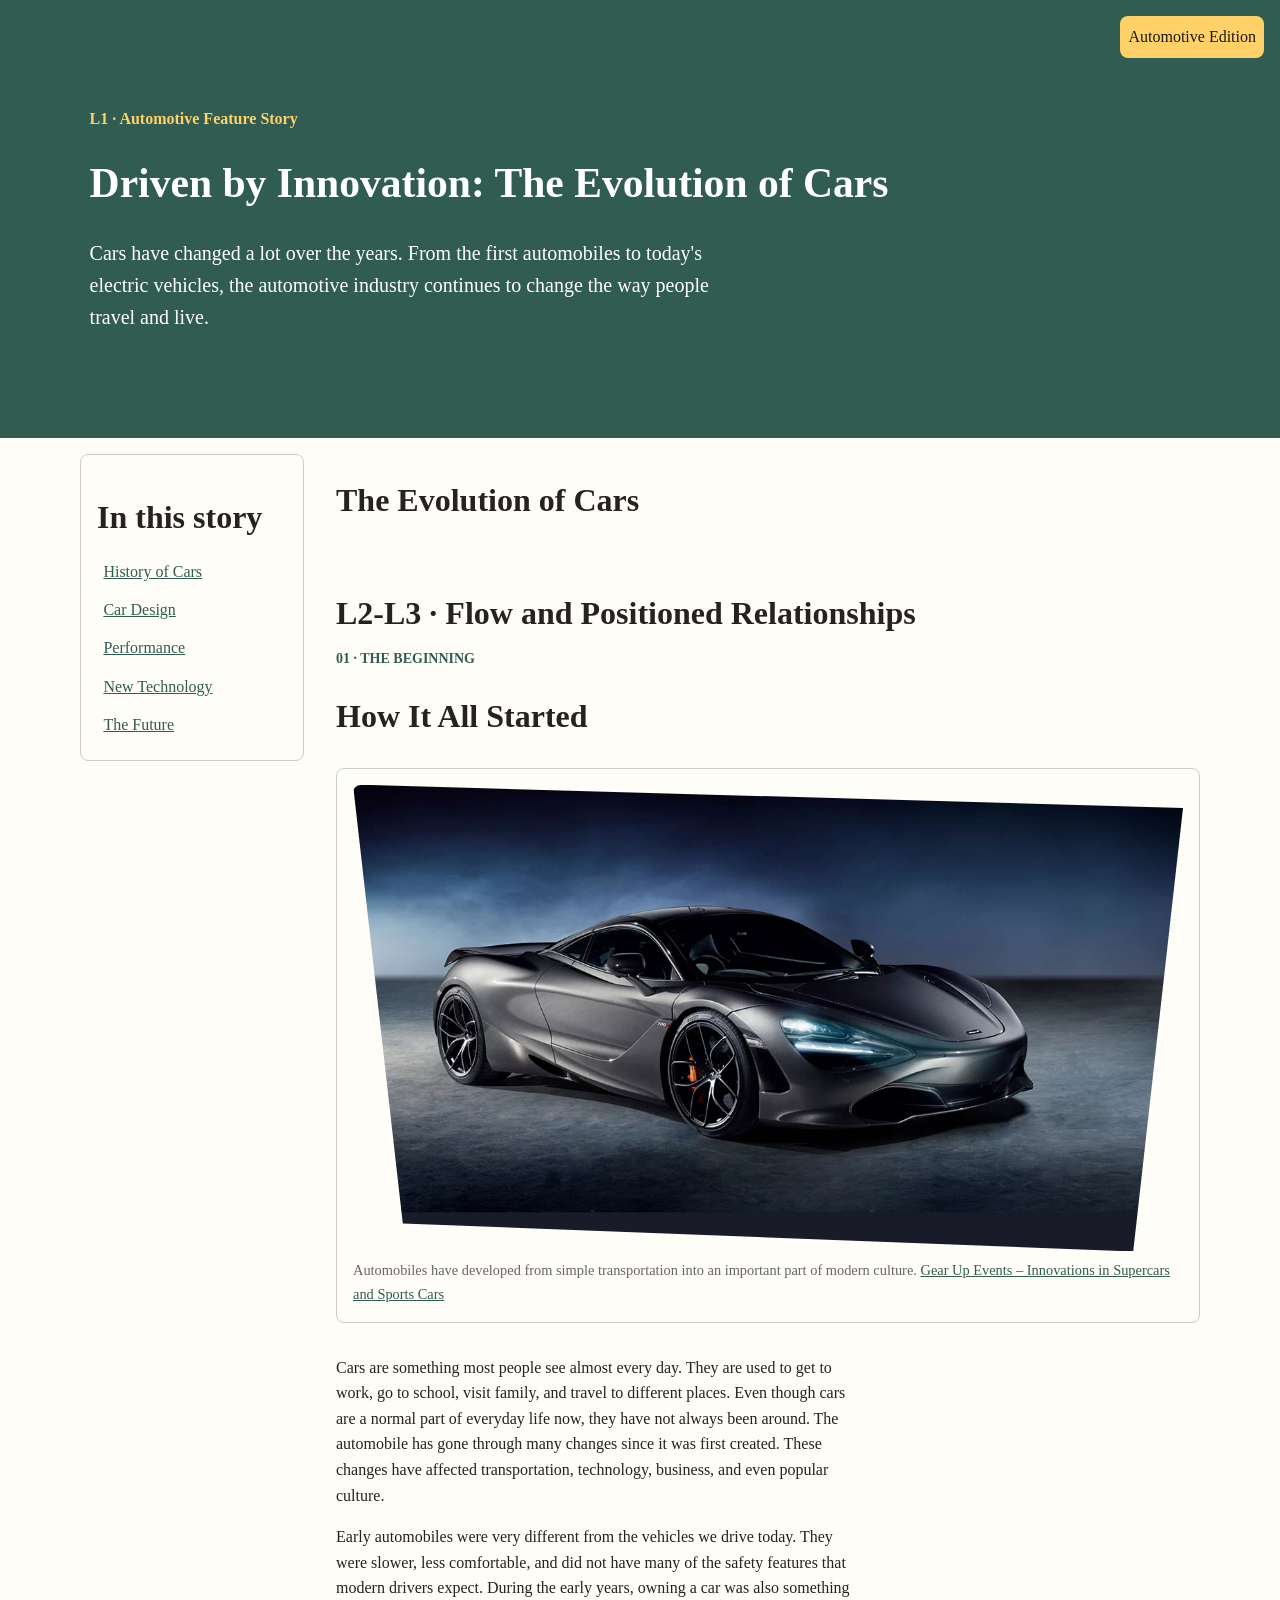
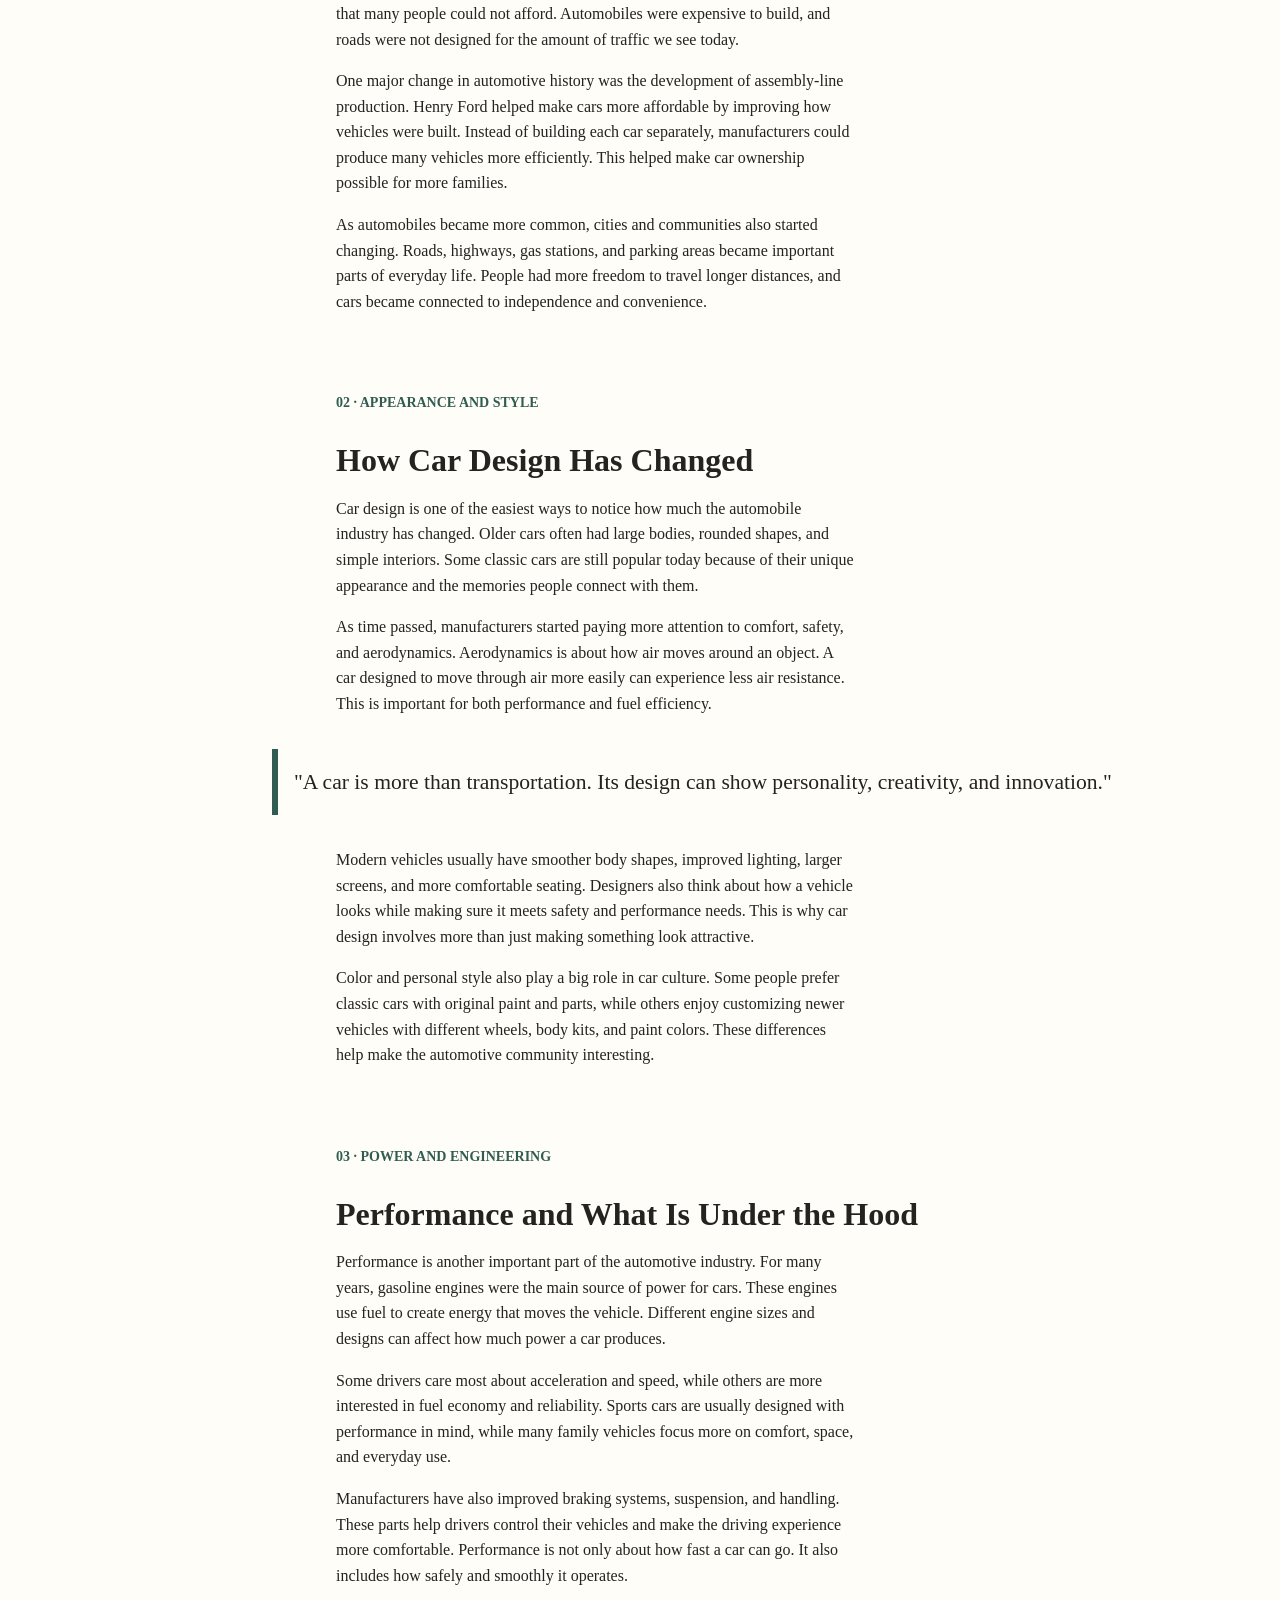
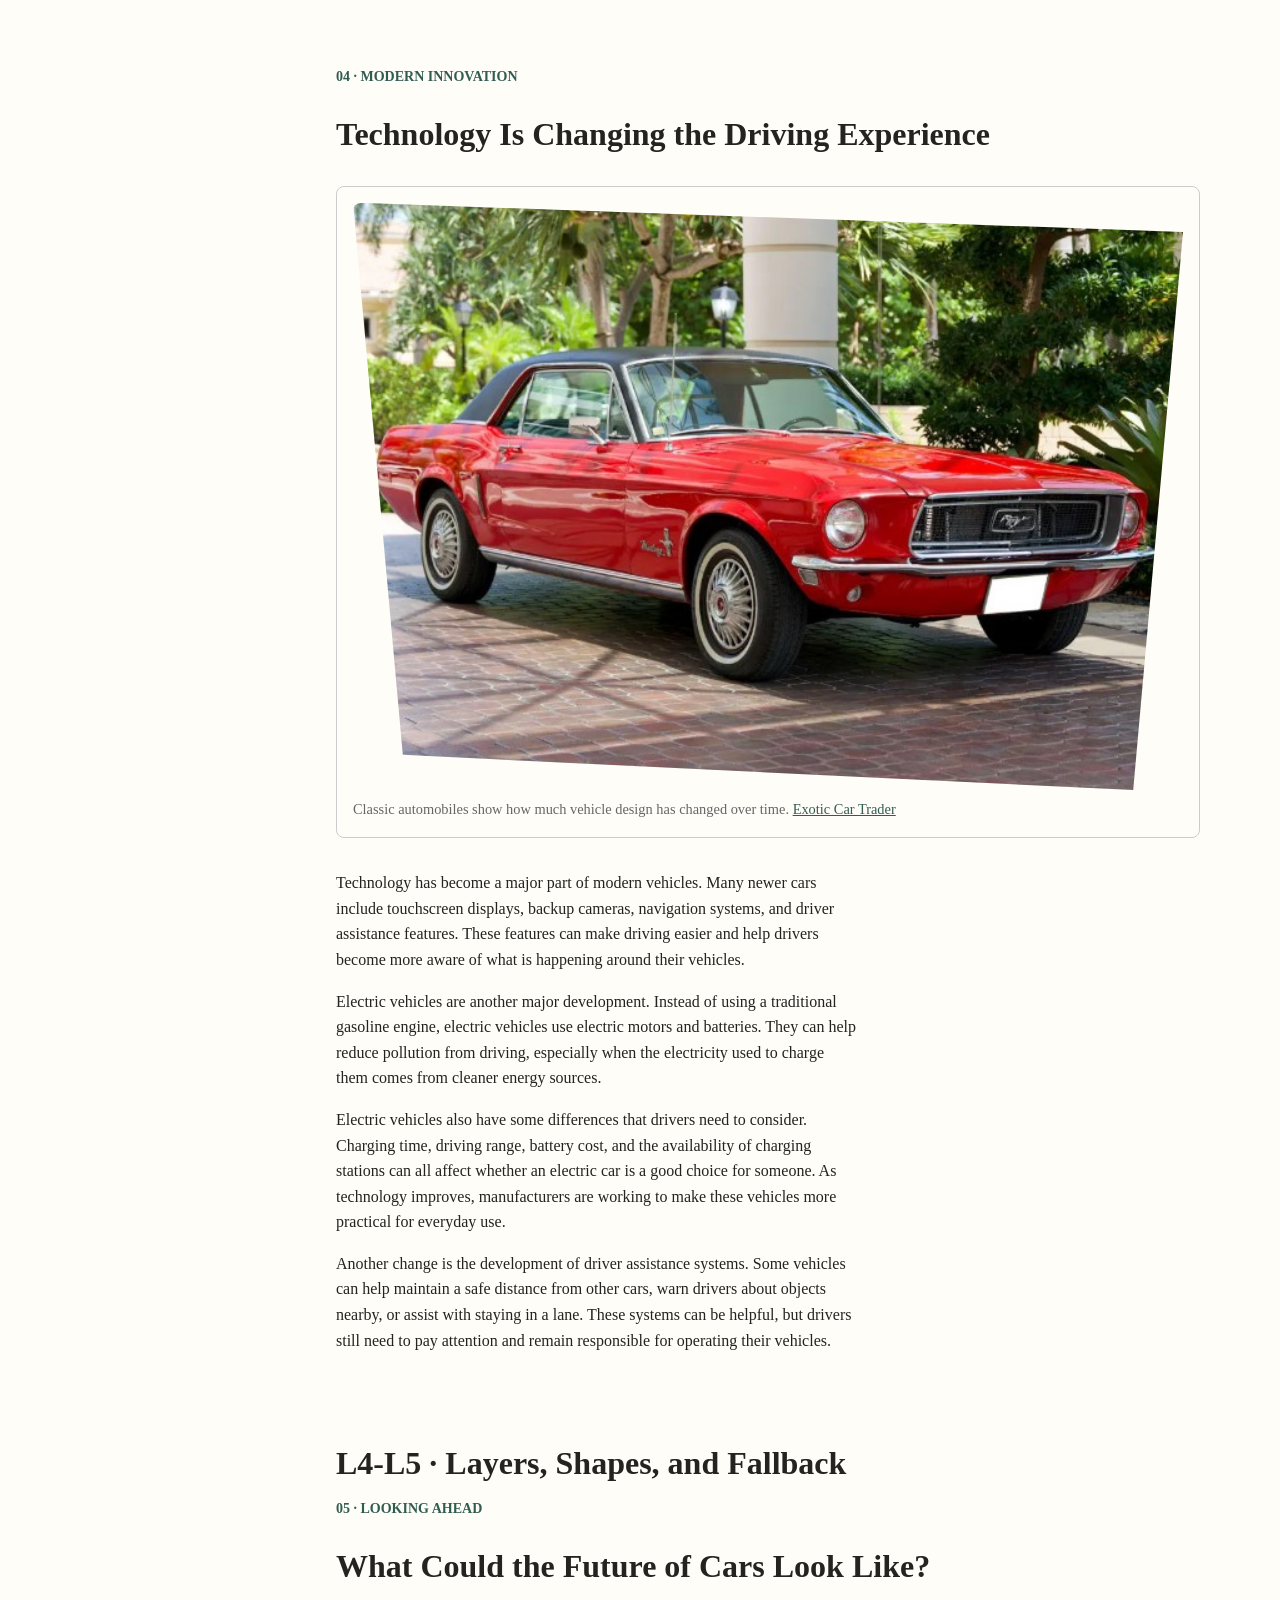
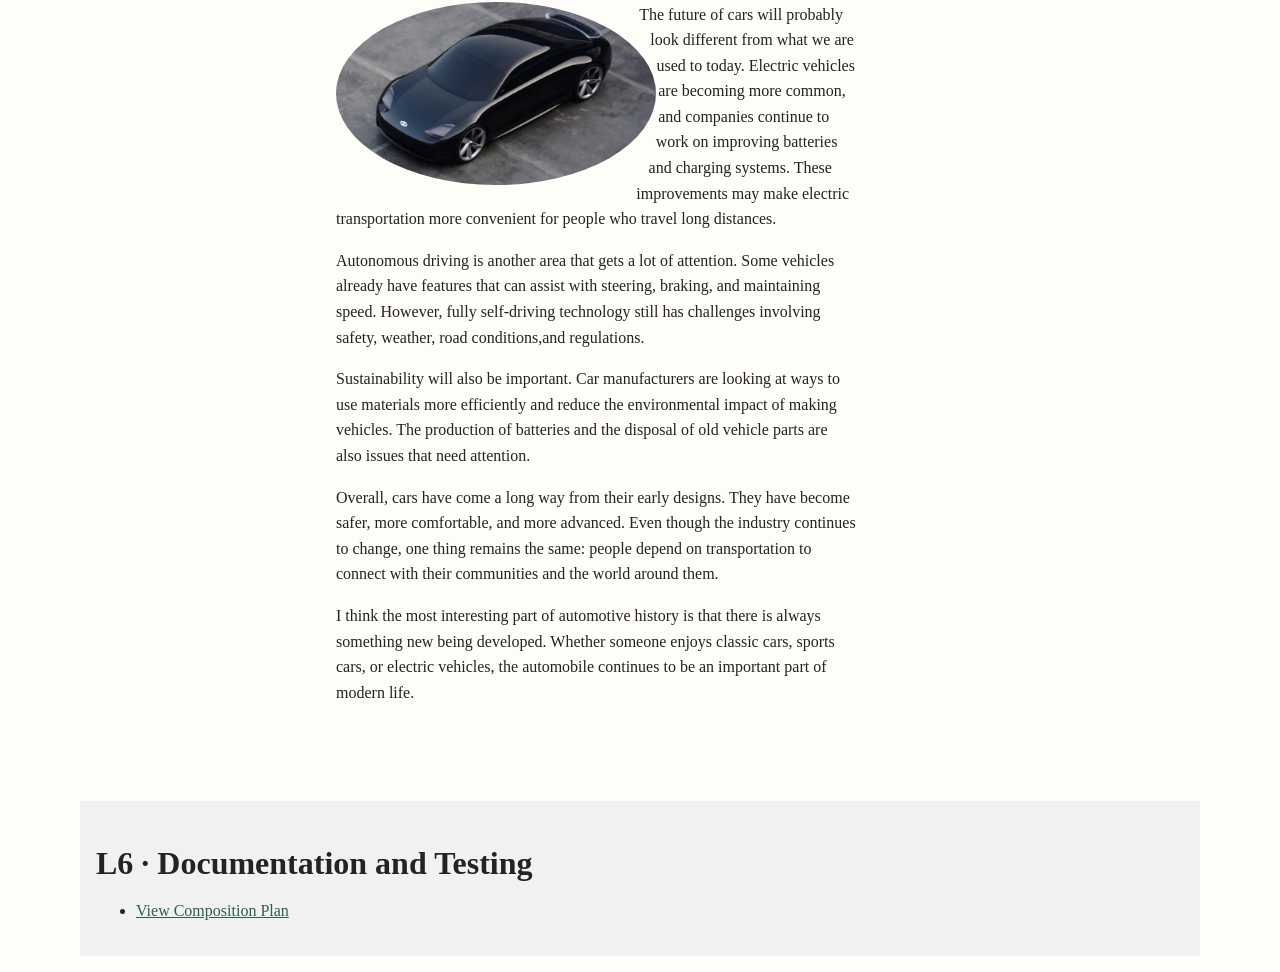
==== commit da7e57a0: "Made corrections to complete L1 - L6 better" ====
--- a/index.html
+++ b/index.html
@@ -26,7 +26,9 @@
                 <a href="#future">The Future</a>
             </aside>
             <article>
+                <h2 class="visually-hidden">The Evolution of Cars</h2>
                 <section id="history">
+                    <h2>L2-L3 · Flow and Positioned Relationships</h2>
                     <p class="section-label">01 · The Beginning</p>
                     <h2>How It All Started</h2>
                     <figure class="feature-figure">
@@ -164,6 +166,7 @@
                 </section>
 
                 <section id="future">
+                    <h2>L4-L5 · Layers, Shapes, and Fallback</h2>
                     <p class="section-label">05 · Looking Ahead</p>
                     <h2>What Could the Future of Cars Look Like?</h2>
 
--- a/styles.css
+++ b/styles.css
@@ -16,6 +16,7 @@
     --small-spacing: 8px;
     --medium-spacing: 16px;
     --large-spacing: 32px;
+    --measure: 65ch;
 
     --radius: 8px;
 
@@ -135,6 +136,11 @@
     background: var(--color-main);
 
 }
+
+.feature-figure img {
+    border-radius: var(--radius);
+}
+
 img{
     display:block;
     max-width:100%;
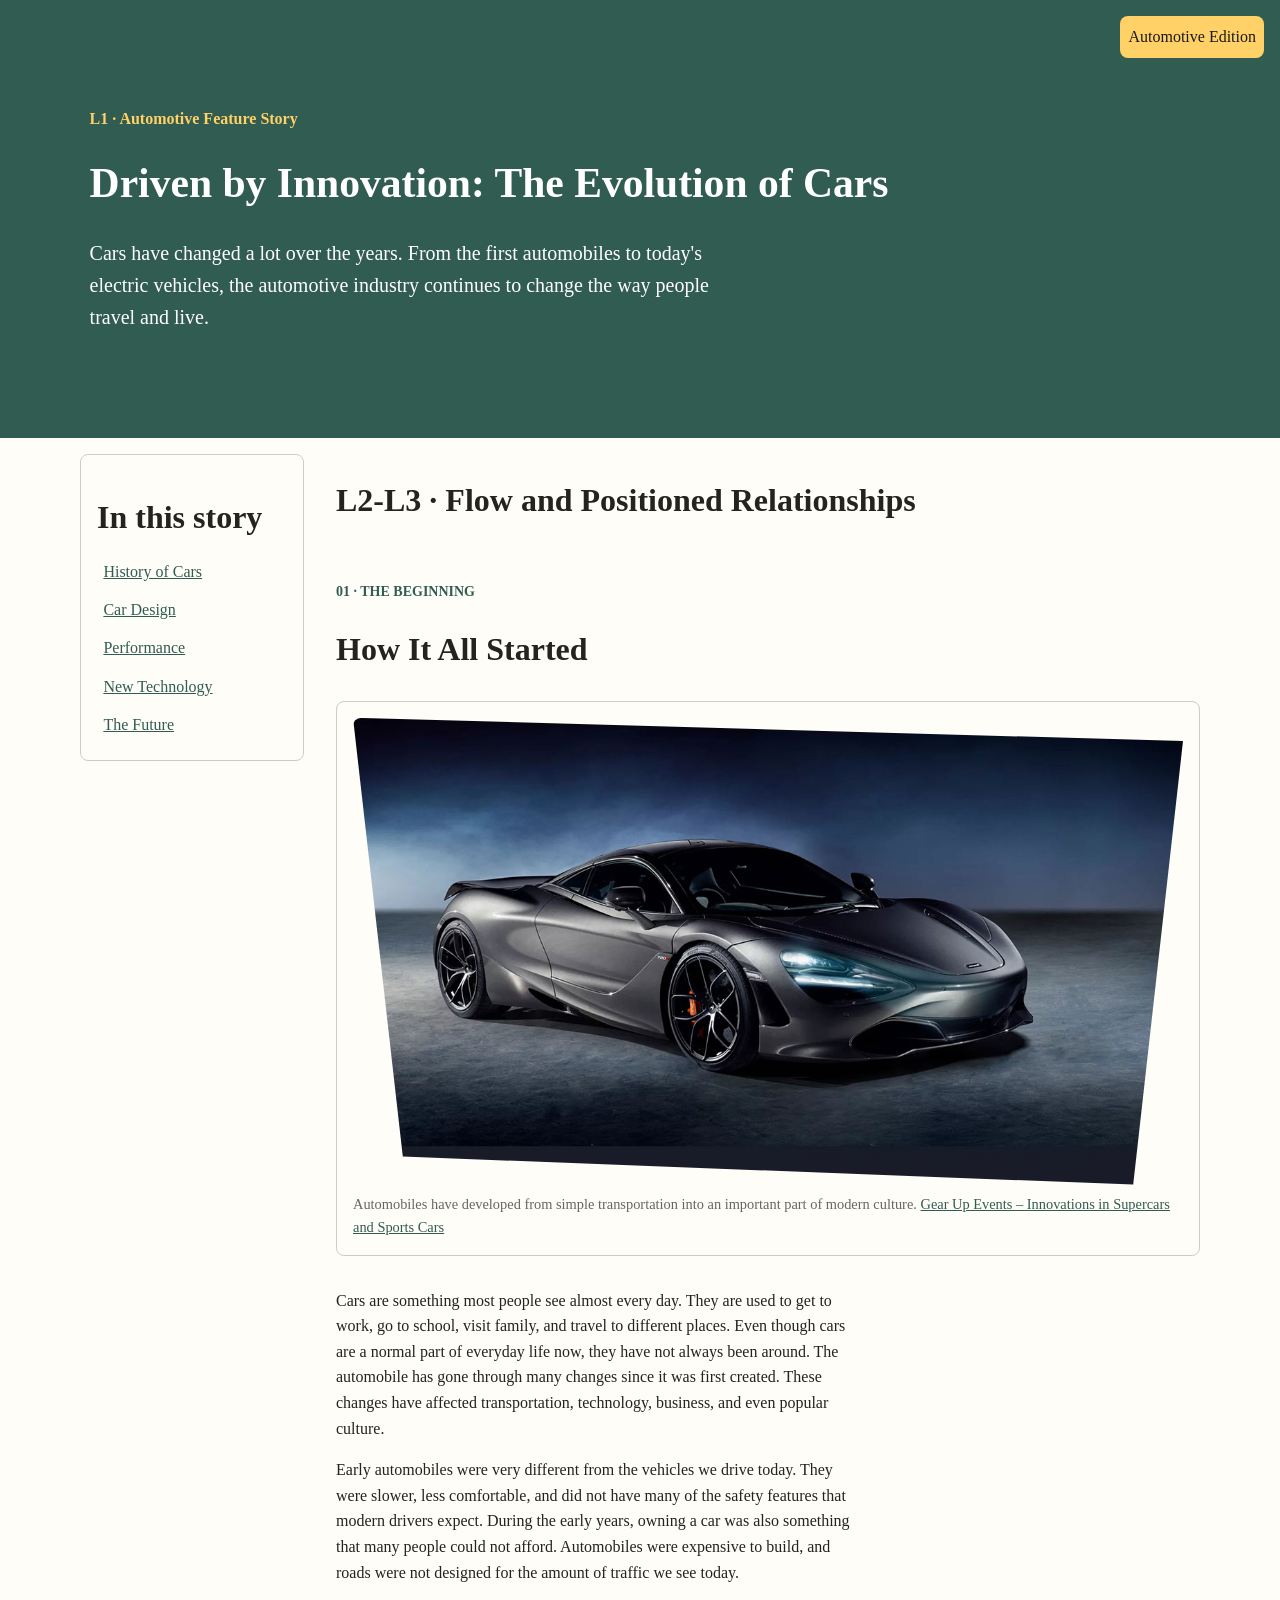
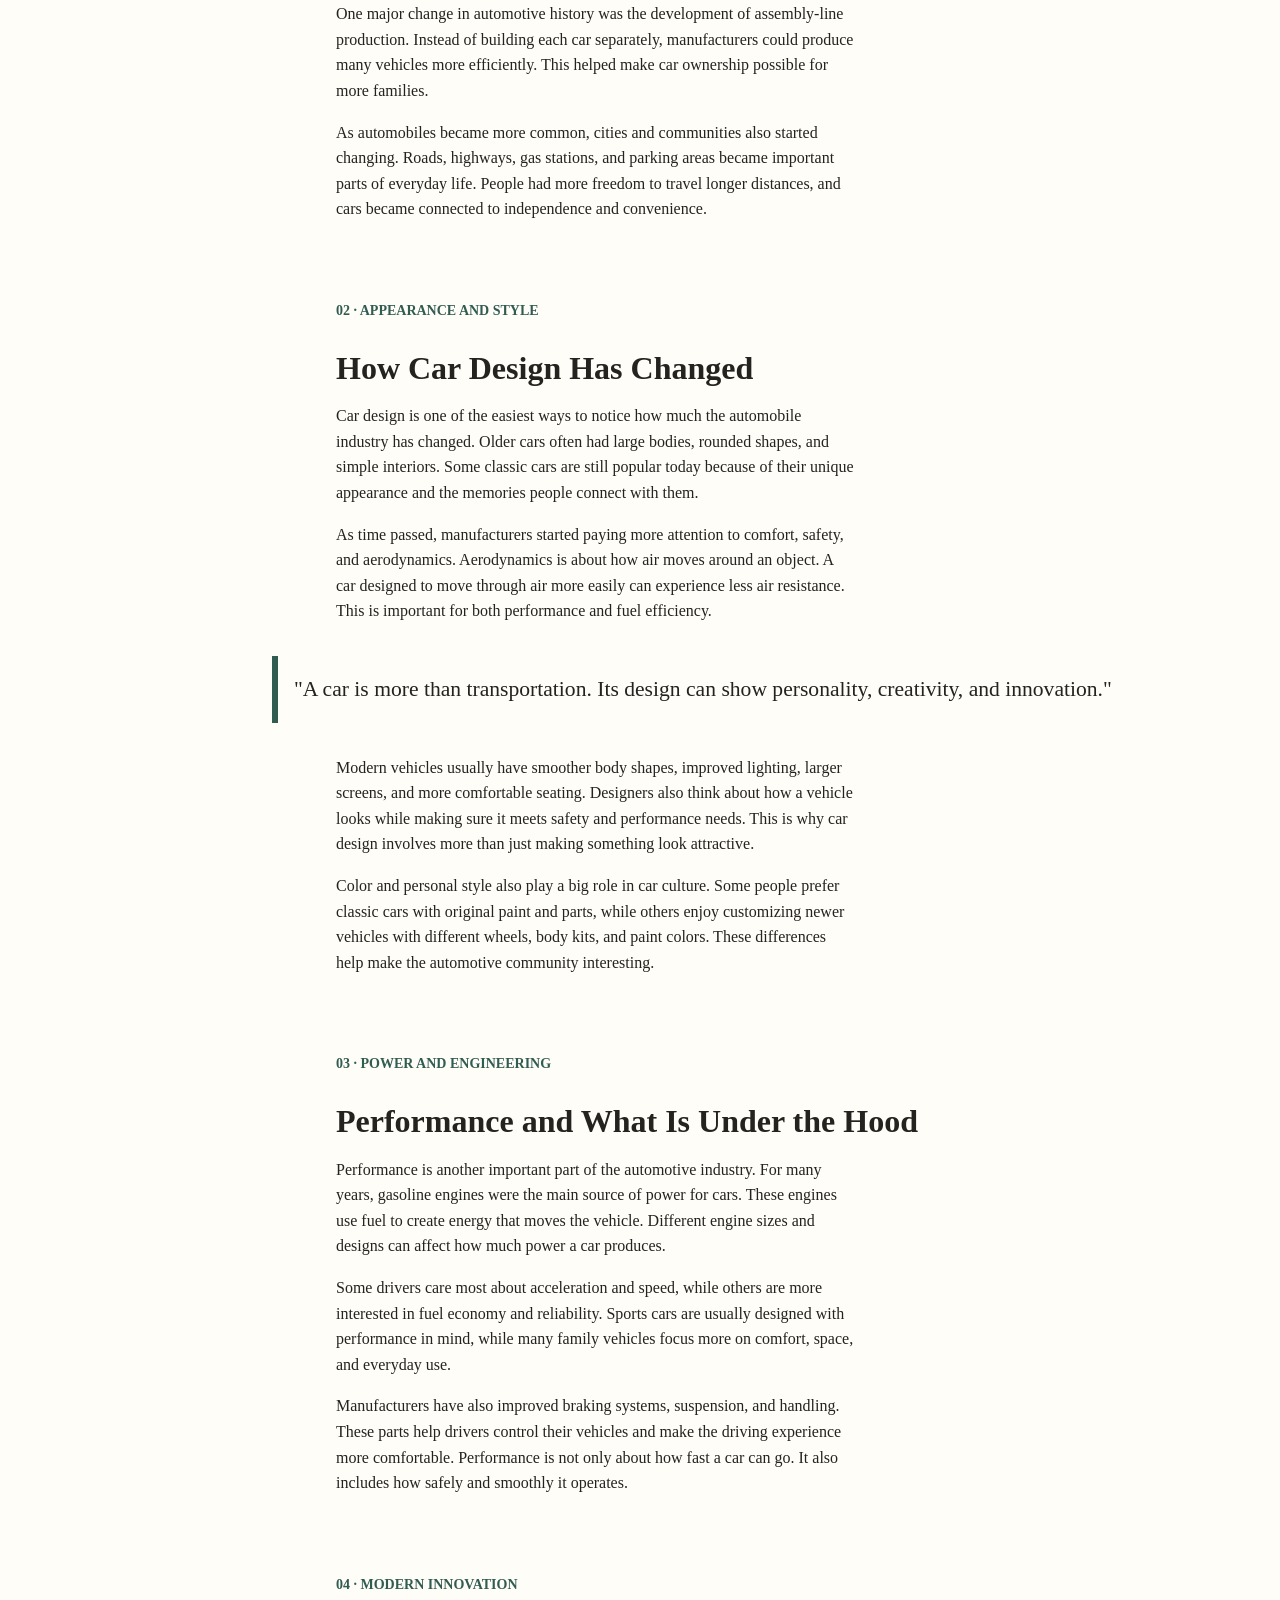
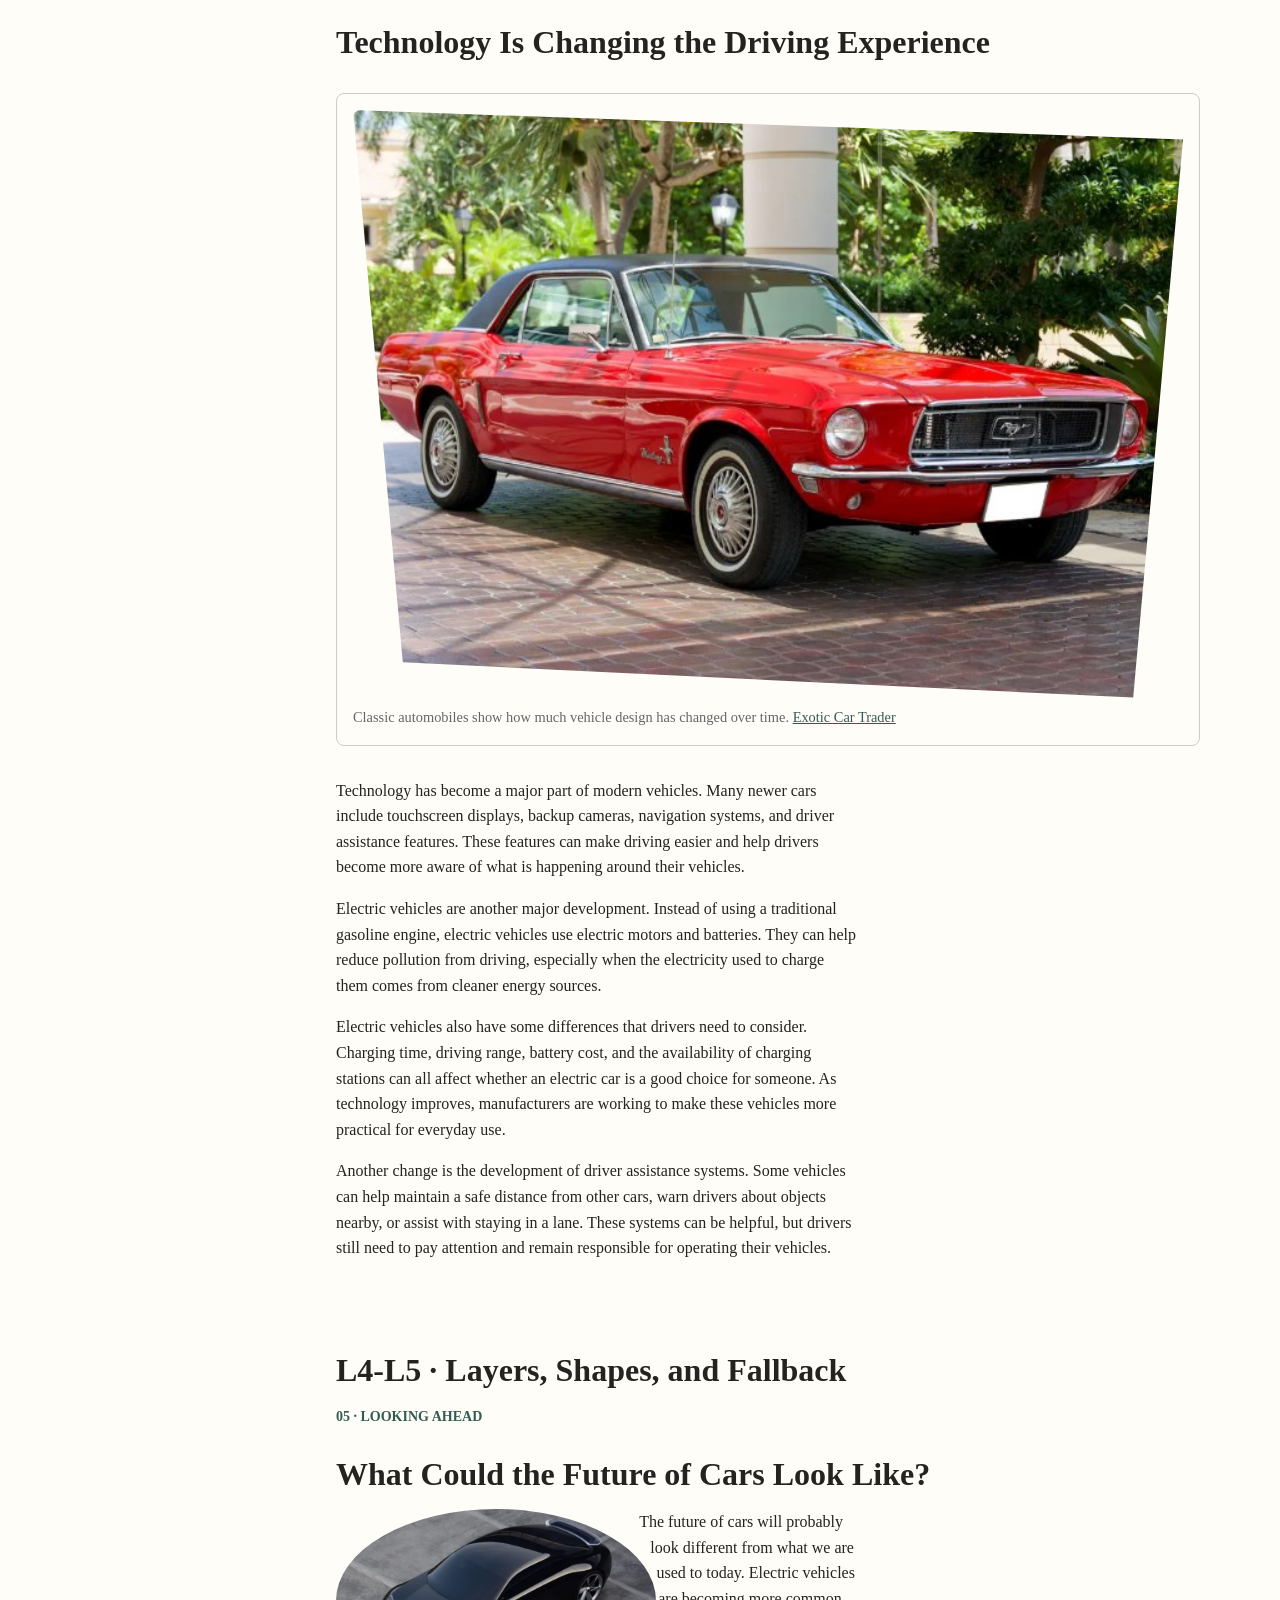
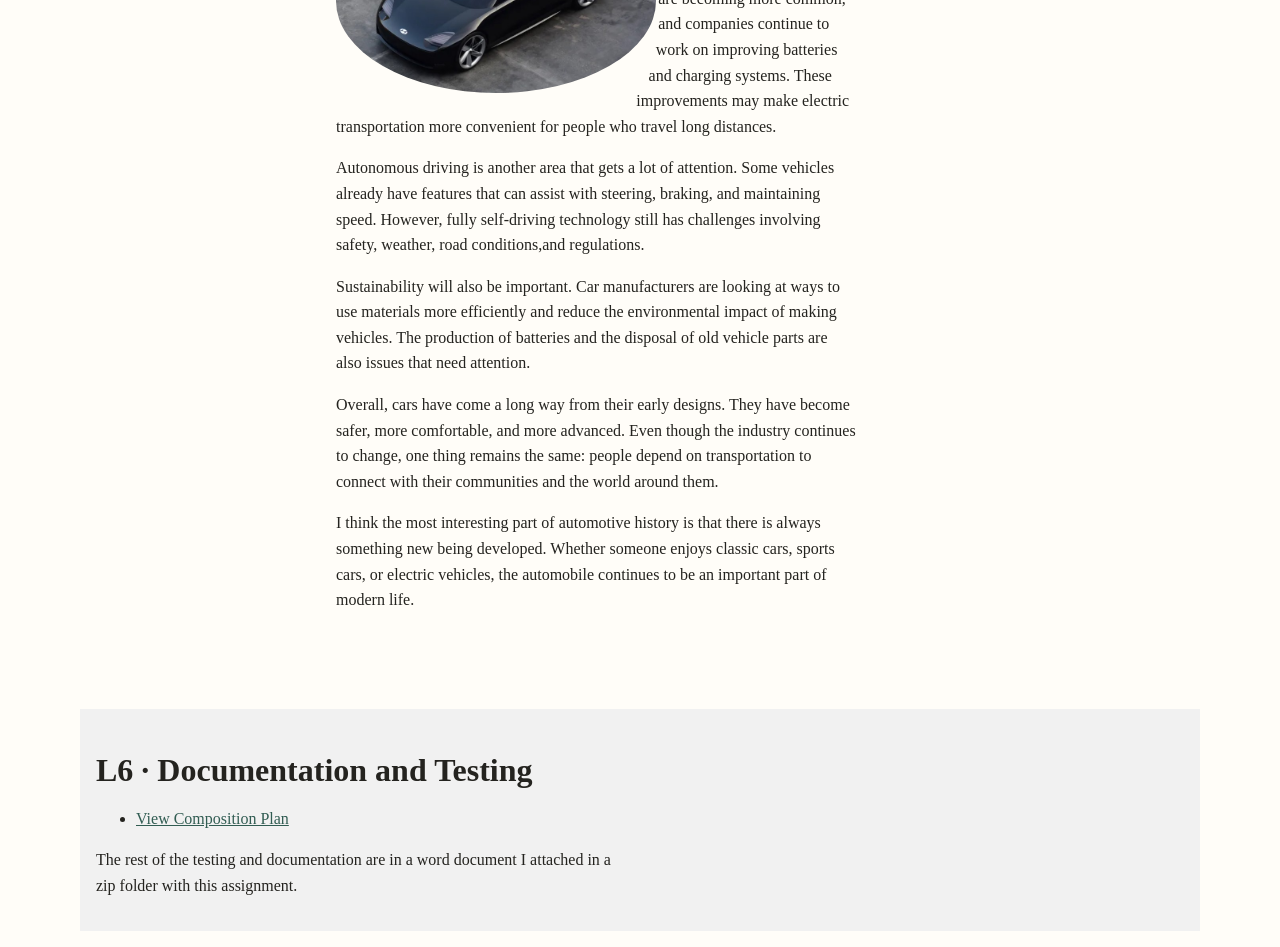
==== commit 28350625: "Made some final improvements" ====
--- a/index.html
+++ b/index.html
@@ -26,9 +26,8 @@
                 <a href="#future">The Future</a>
             </aside>
             <article>
-                <h2 class="visually-hidden">The Evolution of Cars</h2>
+                <h2>L2-L3 · Flow and Positioned Relationships</h2>
                 <section id="history">
-                    <h2>L2-L3 · Flow and Positioned Relationships</h2>
                     <p class="section-label">01 · The Beginning</p>
                     <h2>How It All Started</h2>
                     <figure class="feature-figure">
@@ -54,8 +53,7 @@
                     </p>
 
                     <p>
-                        One major change in automotive history was the development of assembly-line production. Henry Ford helped make cars
-                        more affordable by improving how vehicles were built. Instead of building each car separately, manufacturers
+                        One major change in automotive history was the development of assembly-line production. Instead of building each car separately, manufacturers
                         could produce many vehicles more efficiently. This helped make car ownership possible for more families.
                     </p>
 
@@ -172,8 +170,7 @@
 
                     <img class="shape-portrait"
                         src="feature-car-2.jpg"
-                        alt="A futuristic vehicle representing changes in automotive design"
-                        width="600" height="600">
+                        alt="A futuristic vehicle representing changes in automotive design" width="600" height="600">
 
                     <p>
                         The future of cars will probably look different from what we are used to today. Electric vehicles are becoming
@@ -216,6 +213,8 @@
                     </li>
                 </ul>
 
+                <p>The rest of the testing and documentation are in a word document I attached in a zip folder with this assignment.</p>
+
             </section>
         </main>
     </body>
--- a/styles.css
+++ b/styles.css
@@ -23,7 +23,6 @@
     --layer-base: 0;
     --layer-raised: 10;
     --layer-sticky: 20;
-    --layer-overlay: 30;
 
     --shadow: 0 4px 12px #0002;
 }
@@ -270,4 +269,15 @@
     html {
         scroll-behavior: auto;
     }
+}
+
+@media (min-width: 40rem) and (max-width: 51.99rem) {
+    @supports (shape-outside: circle(50%)) {
+        .shape-portrait {
+            float: left;
+            shape-outside: circle(50%);
+            shape-margin: 1rem;
+        }
+
+    }
 }
